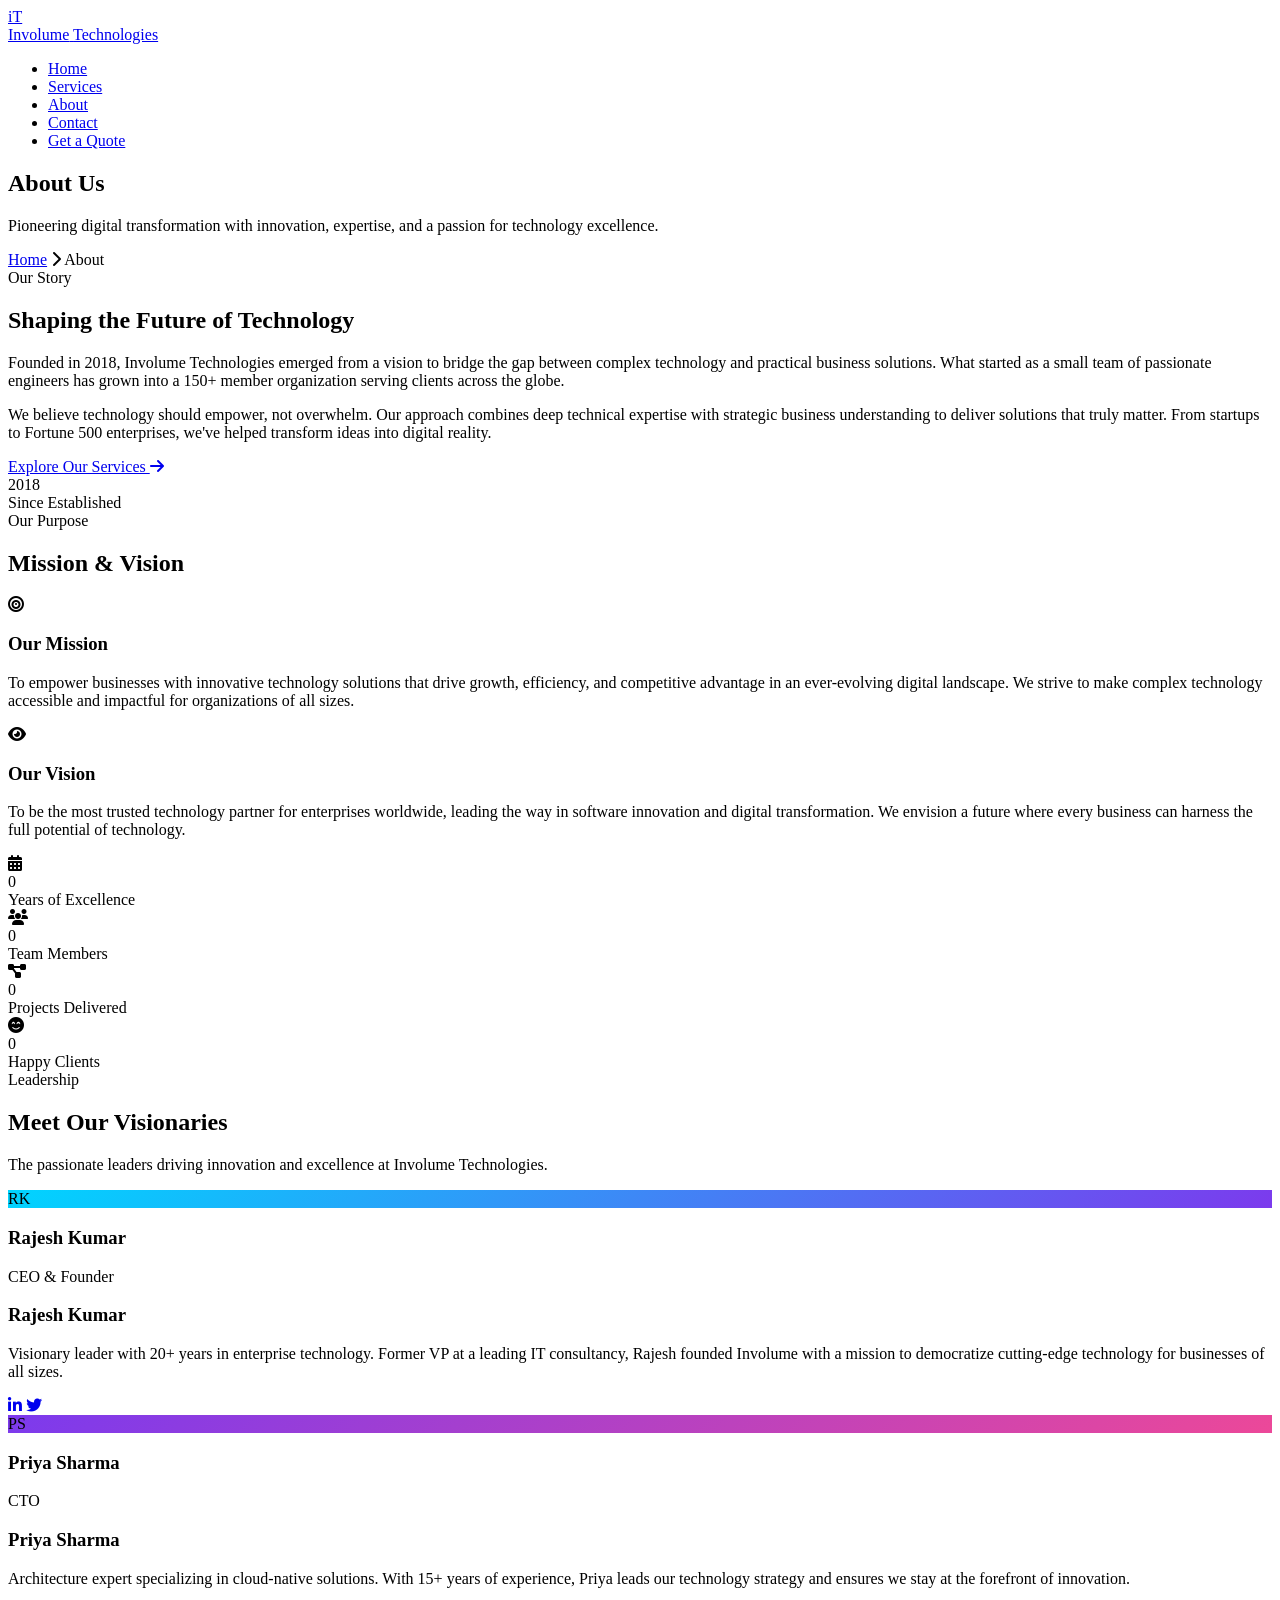
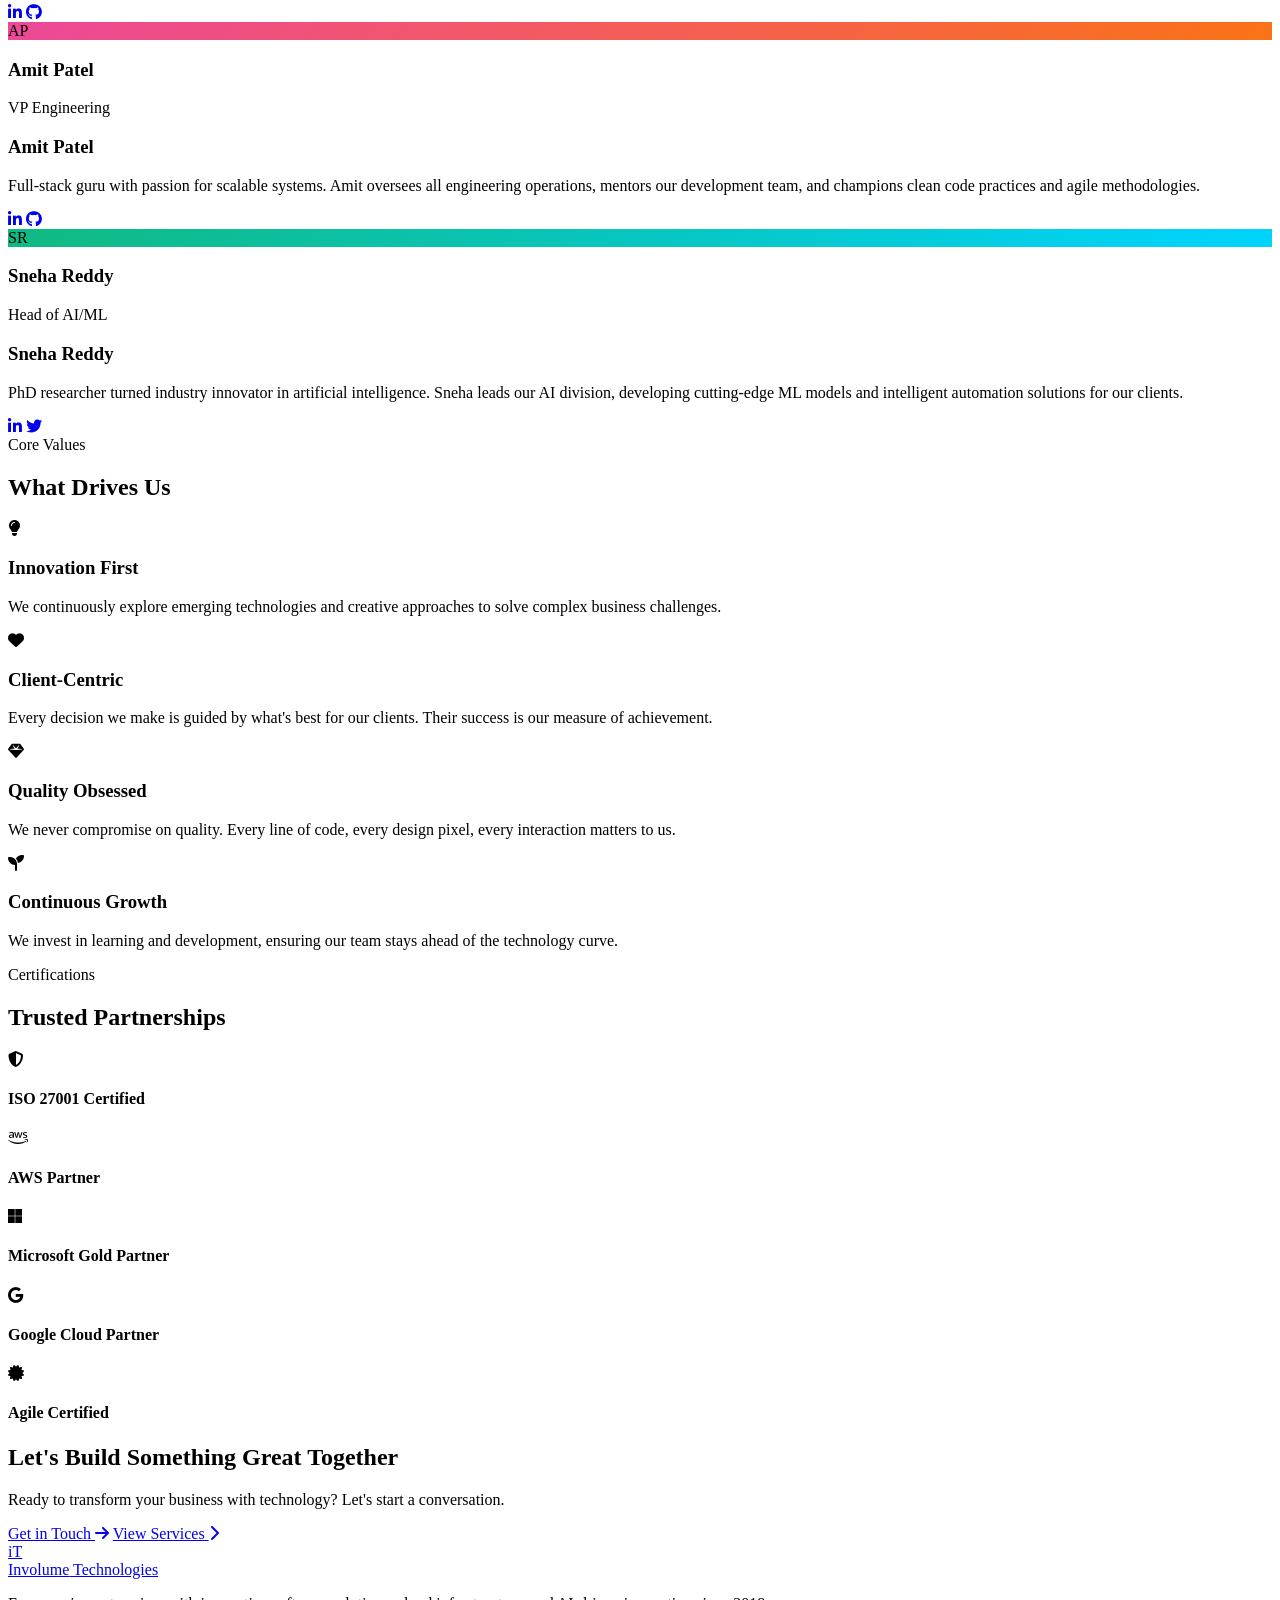
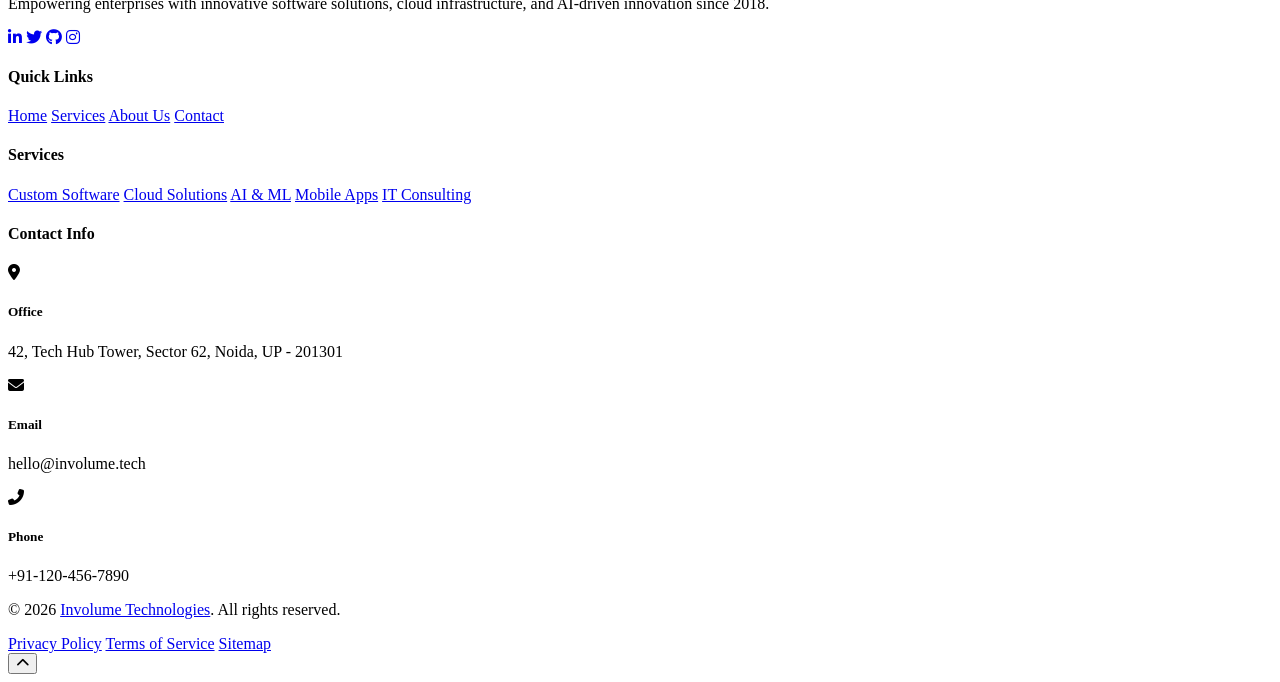
==== about.html @ d5cb5eed "Add files via upload" ====
<!DOCTYPE html>
<html lang="en">
<head>
    <meta charset="UTF-8">
    <meta name="viewport" content="width=device-width, initial-scale=1.0">
    <title>About Us | Involume Technologies</title>
    <meta name="description" content="Learn about Involume Technologies - our story, mission, values, and the passionate team behind innovative software solutions since 2018.">
    <link rel="stylesheet" href="css/base.css">
    <link rel="stylesheet" href="css/navbar.css">
    <link rel="stylesheet" href="css/footer.css">
    <link rel="stylesheet" href="css/about.css">
    <link rel="stylesheet" href="https://cdnjs.cloudflare.com/ajax/libs/font-awesome/6.5.1/css/all.min.css">
</head>
<body>

    <div class="scroll-progress" id="scroll-progress"></div>

    <!-- Navigation -->
    <nav class="navbar" id="navbar">
        <div class="container flex-between">
            <a href="index.html" class="logo">
                <div class="logo-icon">iT</div>
                <div class="logo-text">
                    <span class="logo-name">Involume</span>
                    <span class="logo-tagline">Technologies</span>
                </div>
            </a>
            <ul class="nav-menu" id="nav-menu">
                <li class="nav-item"><a href="index.html" class="nav-link">Home</a></li>
                <li class="nav-item"><a href="services.html" class="nav-link">Services</a></li>
                <li class="nav-item"><a href="about.html" class="nav-link active">About</a></li>
                <li class="nav-item"><a href="contact.html" class="nav-link">Contact</a></li>
                <li class="nav-cta"><a href="contact.html" class="btn btn-primary btn-sm">Get a Quote</a></li>
            </ul>
            <div class="nav-toggle" id="nav-toggle"><span></span><span></span><span></span></div>
        </div>
    </nav>

    <!-- Page Hero -->
    <section class="page-hero">
        <div class="page-hero-grid"></div>
        <div id="page-hero-particles"></div>
        <div class="hero-float hf-1"></div>
        <div class="hero-float hf-2"></div>
        <div class="hero-float hf-3"></div>
        <div class="page-hero-content">
            <h1>About <span class="text-gradient">Us</span></h1>
            <p class="page-hero-desc">Pioneering digital transformation with innovation, expertise, and a passion for technology excellence.</p>
            <div class="breadcrumb">
                <a href="index.html">Home</a>
                <span class="breadcrumb-separator"><i class="fas fa-chevron-right"></i></span>
                <span>About</span>
            </div>
        </div>
    </section>

    <!-- Company Story -->
    <section class="section story-section" id="story">
        <div class="container">
            <div class="story-grid">
                <div class="story-text animate-on-scroll">
                    <span class="section-subtitle">Our Story</span>
                    <h2 class="section-title">Shaping the Future of <span class="text-gradient">Technology</span></h2>
                    <p>Founded in 2018, Involume Technologies emerged from a vision to bridge the gap between complex technology and practical business solutions. What started as a small team of passionate engineers has grown into a 150+ member organization serving clients across the globe.</p>
                    <p>We believe technology should empower, not overwhelm. Our approach combines deep technical expertise with strategic business understanding to deliver solutions that truly matter. From startups to Fortune 500 enterprises, we've helped transform ideas into digital reality.</p>
                    <a href="services.html" class="btn btn-primary">
                        Explore Our Services <i class="fas fa-arrow-right btn-icon"></i>
                    </a>
                </div>
                <div class="story-visual animate-on-scroll animate-delay-3">
                    <div class="story-morph"></div>
                    <div class="story-morph-inner"></div>
                    <div class="story-visual-content">
                        <div class="story-year">2018</div>
                        <div class="story-since">Since Established</div>
                    </div>
                </div>
            </div>
        </div>
    </section>

    <!-- Mission & Vision -->
    <section class="section mv-section" id="mission-vision">
        <div class="container">
            <div class="text-center animate-on-scroll">
                <span class="section-subtitle">Our Purpose</span>
                <h2 class="section-title">Mission & <span class="text-gradient">Vision</span></h2>
            </div>

            <div class="mv-grid">
                <div class="mv-card mission tilt-card animate-on-scroll animate-delay-1">
                    <div class="mv-icon"><i class="fas fa-bullseye"></i></div>
                    <h3>Our Mission</h3>
                    <p>To empower businesses with innovative technology solutions that drive growth, efficiency, and competitive advantage in an ever-evolving digital landscape. We strive to make complex technology accessible and impactful for organizations of all sizes.</p>
                </div>
                <div class="mv-card vision tilt-card animate-on-scroll animate-delay-2">
                    <div class="mv-icon"><i class="fas fa-eye"></i></div>
                    <h3>Our Vision</h3>
                    <p>To be the most trusted technology partner for enterprises worldwide, leading the way in software innovation and digital transformation. We envision a future where every business can harness the full potential of technology.</p>
                </div>
            </div>
        </div>
    </section>

    <!-- Stats -->
    <section class="section stats-section" id="stats">
        <div class="container">
            <div class="stats-grid">
                <div class="stat-item animate-on-scroll animate-delay-1">
                    <div class="stat-icon"><i class="fas fa-calendar-alt"></i></div>
                    <div class="stat-value counter-value" data-target="8" data-suffix="+">0</div>
                    <div class="stat-label">Years of Excellence</div>
                </div>
                <div class="stat-item animate-on-scroll animate-delay-2">
                    <div class="stat-icon"><i class="fas fa-users"></i></div>
                    <div class="stat-value counter-value" data-target="150" data-suffix="+">0</div>
                    <div class="stat-label">Team Members</div>
                </div>
                <div class="stat-item animate-on-scroll animate-delay-3">
                    <div class="stat-icon"><i class="fas fa-project-diagram"></i></div>
                    <div class="stat-value counter-value" data-target="300" data-suffix="+">0</div>
                    <div class="stat-label">Projects Delivered</div>
                </div>
                <div class="stat-item animate-on-scroll animate-delay-4">
                    <div class="stat-icon"><i class="fas fa-smile-beam"></i></div>
                    <div class="stat-value counter-value" data-target="100" data-suffix="+">0</div>
                    <div class="stat-label">Happy Clients</div>
                </div>
            </div>
        </div>
    </section>

    <!-- Team -->
    <section class="section team-section" id="team">
        <div class="container">
            <div class="text-center animate-on-scroll">
                <span class="section-subtitle">Leadership</span>
                <h2 class="section-title">Meet Our <span class="text-gradient">Visionaries</span></h2>
                <p class="section-desc">The passionate leaders driving innovation and excellence at Involume Technologies.</p>
            </div>

            <div class="team-grid">
                <div class="team-card animate-on-scroll animate-delay-1">
                    <div class="team-card-inner">
                        <div class="team-card-front">
                            <div class="team-avatar" style="background:linear-gradient(135deg, #00d4ff, #7c3aed)">RK</div>
                            <h3>Rajesh Kumar</h3>
                            <p>CEO & Founder</p>
                        </div>
                        <div class="team-card-back">
                            <h3>Rajesh Kumar</h3>
                            <p class="team-bio">Visionary leader with 20+ years in enterprise technology. Former VP at a leading IT consultancy, Rajesh founded Involume with a mission to democratize cutting-edge technology for businesses of all sizes.</p>
                            <div class="team-social">
                                <a href="#"><i class="fab fa-linkedin-in"></i></a>
                                <a href="#"><i class="fab fa-twitter"></i></a>
                            </div>
                        </div>
                    </div>
                </div>

                <div class="team-card animate-on-scroll animate-delay-2">
                    <div class="team-card-inner">
                        <div class="team-card-front">
                            <div class="team-avatar" style="background:linear-gradient(135deg, #7c3aed, #ec4899)">PS</div>
                            <h3>Priya Sharma</h3>
                            <p>CTO</p>
                        </div>
                        <div class="team-card-back">
                            <h3>Priya Sharma</h3>
                            <p class="team-bio">Architecture expert specializing in cloud-native solutions. With 15+ years of experience, Priya leads our technology strategy and ensures we stay at the forefront of innovation.</p>
                            <div class="team-social">
                                <a href="#"><i class="fab fa-linkedin-in"></i></a>
                                <a href="#"><i class="fab fa-github"></i></a>
                            </div>
                        </div>
                    </div>
                </div>

                <div class="team-card animate-on-scroll animate-delay-3">
                    <div class="team-card-inner">
                        <div class="team-card-front">
                            <div class="team-avatar" style="background:linear-gradient(135deg, #ec4899, #f97316)">AP</div>
                            <h3>Amit Patel</h3>
                            <p>VP Engineering</p>
                        </div>
                        <div class="team-card-back">
                            <h3>Amit Patel</h3>
                            <p class="team-bio">Full-stack guru with passion for scalable systems. Amit oversees all engineering operations, mentors our development team, and champions clean code practices and agile methodologies.</p>
                            <div class="team-social">
                                <a href="#"><i class="fab fa-linkedin-in"></i></a>
                                <a href="#"><i class="fab fa-github"></i></a>
                            </div>
                        </div>
                    </div>
                </div>

                <div class="team-card animate-on-scroll animate-delay-4">
                    <div class="team-card-inner">
                        <div class="team-card-front">
                            <div class="team-avatar" style="background:linear-gradient(135deg, #10b981, #00d4ff)">SR</div>
                            <h3>Sneha Reddy</h3>
                            <p>Head of AI/ML</p>
                        </div>
                        <div class="team-card-back">
                            <h3>Sneha Reddy</h3>
                            <p class="team-bio">PhD researcher turned industry innovator in artificial intelligence. Sneha leads our AI division, developing cutting-edge ML models and intelligent automation solutions for our clients.</p>
                            <div class="team-social">
                                <a href="#"><i class="fab fa-linkedin-in"></i></a>
                                <a href="#"><i class="fab fa-twitter"></i></a>
                            </div>
                        </div>
                    </div>
                </div>
            </div>
        </div>
    </section>

    <!-- Core Values -->
    <section class="section values-section" id="values">
        <div class="container">
            <div class="text-center animate-on-scroll">
                <span class="section-subtitle">Core Values</span>
                <h2 class="section-title">What Drives <span class="text-gradient">Us</span></h2>
            </div>

            <div class="values-grid">
                <div class="value-card tilt-card animate-on-scroll animate-delay-1">
                    <div class="value-icon"><i class="fas fa-lightbulb"></i></div>
                    <h3>Innovation First</h3>
                    <p>We continuously explore emerging technologies and creative approaches to solve complex business challenges.</p>
                </div>
                <div class="value-card tilt-card animate-on-scroll animate-delay-2">
                    <div class="value-icon"><i class="fas fa-heart"></i></div>
                    <h3>Client-Centric</h3>
                    <p>Every decision we make is guided by what's best for our clients. Their success is our measure of achievement.</p>
                </div>
                <div class="value-card tilt-card animate-on-scroll animate-delay-3">
                    <div class="value-icon"><i class="fas fa-gem"></i></div>
                    <h3>Quality Obsessed</h3>
                    <p>We never compromise on quality. Every line of code, every design pixel, every interaction matters to us.</p>
                </div>
                <div class="value-card tilt-card animate-on-scroll animate-delay-4">
                    <div class="value-icon"><i class="fas fa-seedling"></i></div>
                    <h3>Continuous Growth</h3>
                    <p>We invest in learning and development, ensuring our team stays ahead of the technology curve.</p>
                </div>
            </div>
        </div>
    </section>

    <!-- Certifications -->
    <section class="section certs-section" id="certifications">
        <div class="container">
            <div class="text-center animate-on-scroll">
                <span class="section-subtitle">Certifications</span>
                <h2 class="section-title">Trusted <span class="text-gradient">Partnerships</span></h2>
            </div>

            <div class="certs-grid animate-on-scroll animate-delay-2">
                <div class="cert-badge">
                    <div class="cert-badge-icon"><i class="fas fa-shield-alt"></i></div>
                    <h4>ISO 27001 Certified</h4>
                </div>
                <div class="cert-badge">
                    <div class="cert-badge-icon"><i class="fab fa-aws"></i></div>
                    <h4>AWS Partner</h4>
                </div>
                <div class="cert-badge">
                    <div class="cert-badge-icon"><i class="fab fa-microsoft"></i></div>
                    <h4>Microsoft Gold Partner</h4>
                </div>
                <div class="cert-badge">
                    <div class="cert-badge-icon"><i class="fab fa-google"></i></div>
                    <h4>Google Cloud Partner</h4>
                </div>
                <div class="cert-badge">
                    <div class="cert-badge-icon"><i class="fas fa-certificate"></i></div>
                    <h4>Agile Certified</h4>
                </div>
            </div>
        </div>
    </section>

    <!-- CTA -->
    <section class="section about-cta">
        <div class="container">
            <div class="about-cta-content animate-on-scroll">
                <h2>Let's Build Something <span class="text-gradient">Great Together</span></h2>
                <p>Ready to transform your business with technology? Let's start a conversation.</p>
                <div class="about-cta-buttons">
                    <a href="contact.html" class="btn btn-primary btn-lg">Get in Touch <i class="fas fa-arrow-right btn-icon"></i></a>
                    <a href="services.html" class="btn btn-outline btn-lg">View Services <i class="fas fa-chevron-right btn-icon"></i></a>
                </div>
            </div>
        </div>
    </section>

    <!-- Footer -->
    <footer class="footer">
        <div class="footer-top">
            <div class="container">
                <div class="footer-grid">
                    <div class="footer-about">
                        <a href="index.html" class="logo">
                            <div class="logo-icon">iT</div>
                            <div class="logo-text">
                                <span class="logo-name">Involume</span>
                                <span class="logo-tagline">Technologies</span>
                            </div>
                        </a>
                        <p>Empowering enterprises with innovative software solutions, cloud infrastructure, and AI-driven innovation since 2018.</p>
                        <div class="footer-social">
                            <a href="#" class="footer-social-link"><i class="fab fa-linkedin-in"></i></a>
                            <a href="#" class="footer-social-link"><i class="fab fa-twitter"></i></a>
                            <a href="#" class="footer-social-link"><i class="fab fa-github"></i></a>
                            <a href="#" class="footer-social-link"><i class="fab fa-instagram"></i></a>
                        </div>
                    </div>
                    <div class="footer-col">
                        <h4>Quick Links</h4>
                        <div class="footer-links">
                            <a href="index.html" class="footer-link">Home</a>
                            <a href="services.html" class="footer-link">Services</a>
                            <a href="about.html" class="footer-link">About Us</a>
                            <a href="contact.html" class="footer-link">Contact</a>
                        </div>
                    </div>
                    <div class="footer-col">
                        <h4>Services</h4>
                        <div class="footer-links">
                            <a href="services.html" class="footer-link">Custom Software</a>
                            <a href="services.html" class="footer-link">Cloud Solutions</a>
                            <a href="services.html" class="footer-link">AI & ML</a>
                            <a href="services.html" class="footer-link">Mobile Apps</a>
                            <a href="services.html" class="footer-link">IT Consulting</a>
                        </div>
                    </div>
                    <div class="footer-col">
                        <h4>Contact Info</h4>
                        <div class="footer-contact">
                            <div class="footer-contact-item">
                                <div class="footer-contact-icon"><i class="fas fa-map-marker-alt"></i></div>
                                <div class="footer-contact-text"><h5>Office</h5><p>42, Tech Hub Tower, Sector 62, Noida, UP - 201301</p></div>
                            </div>
                            <div class="footer-contact-item">
                                <div class="footer-contact-icon"><i class="fas fa-envelope"></i></div>
                                <div class="footer-contact-text"><h5>Email</h5><p>hello@involume.tech</p></div>
                            </div>
                            <div class="footer-contact-item">
                                <div class="footer-contact-icon"><i class="fas fa-phone-alt"></i></div>
                                <div class="footer-contact-text"><h5>Phone</h5><p>+91-120-456-7890</p></div>
                            </div>
                        </div>
                    </div>
                </div>
            </div>
        </div>
        <div class="footer-bottom">
            <div class="container">
                <p class="footer-copyright">&copy; 2026 <a href="index.html">Involume Technologies</a>. All rights reserved.</p>
                <div class="footer-bottom-links">
                    <a href="#" class="footer-bottom-link">Privacy Policy</a>
                    <a href="#" class="footer-bottom-link">Terms of Service</a>
                    <a href="#" class="footer-bottom-link">Sitemap</a>
                </div>
            </div>
        </div>
    </footer>

    <button class="back-to-top" id="back-to-top"><i class="fas fa-chevron-up"></i></button>

    <script src="js/main.js"></script>
    <script>
        document.addEventListener('DOMContentLoaded', () => {
            initParticles('page-hero-particles', 40);
        });
    </script>
</body>
</html>
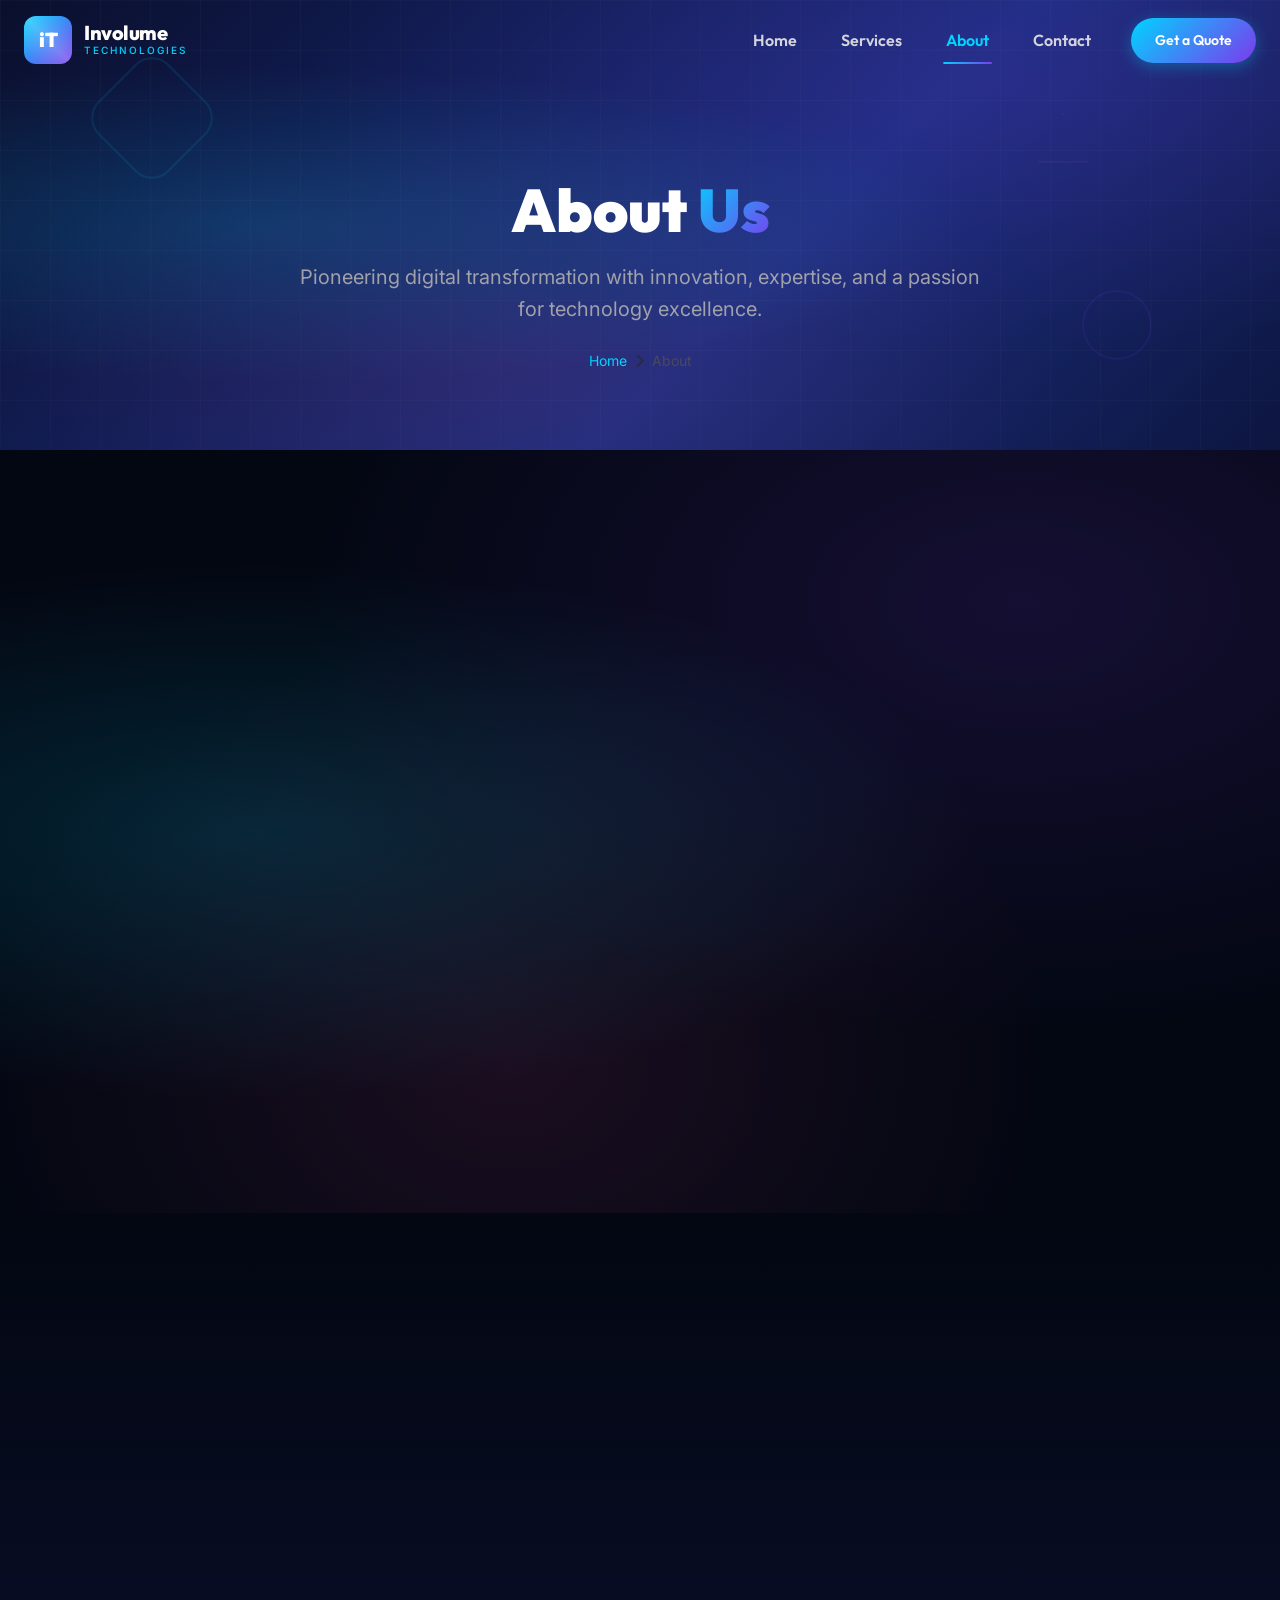
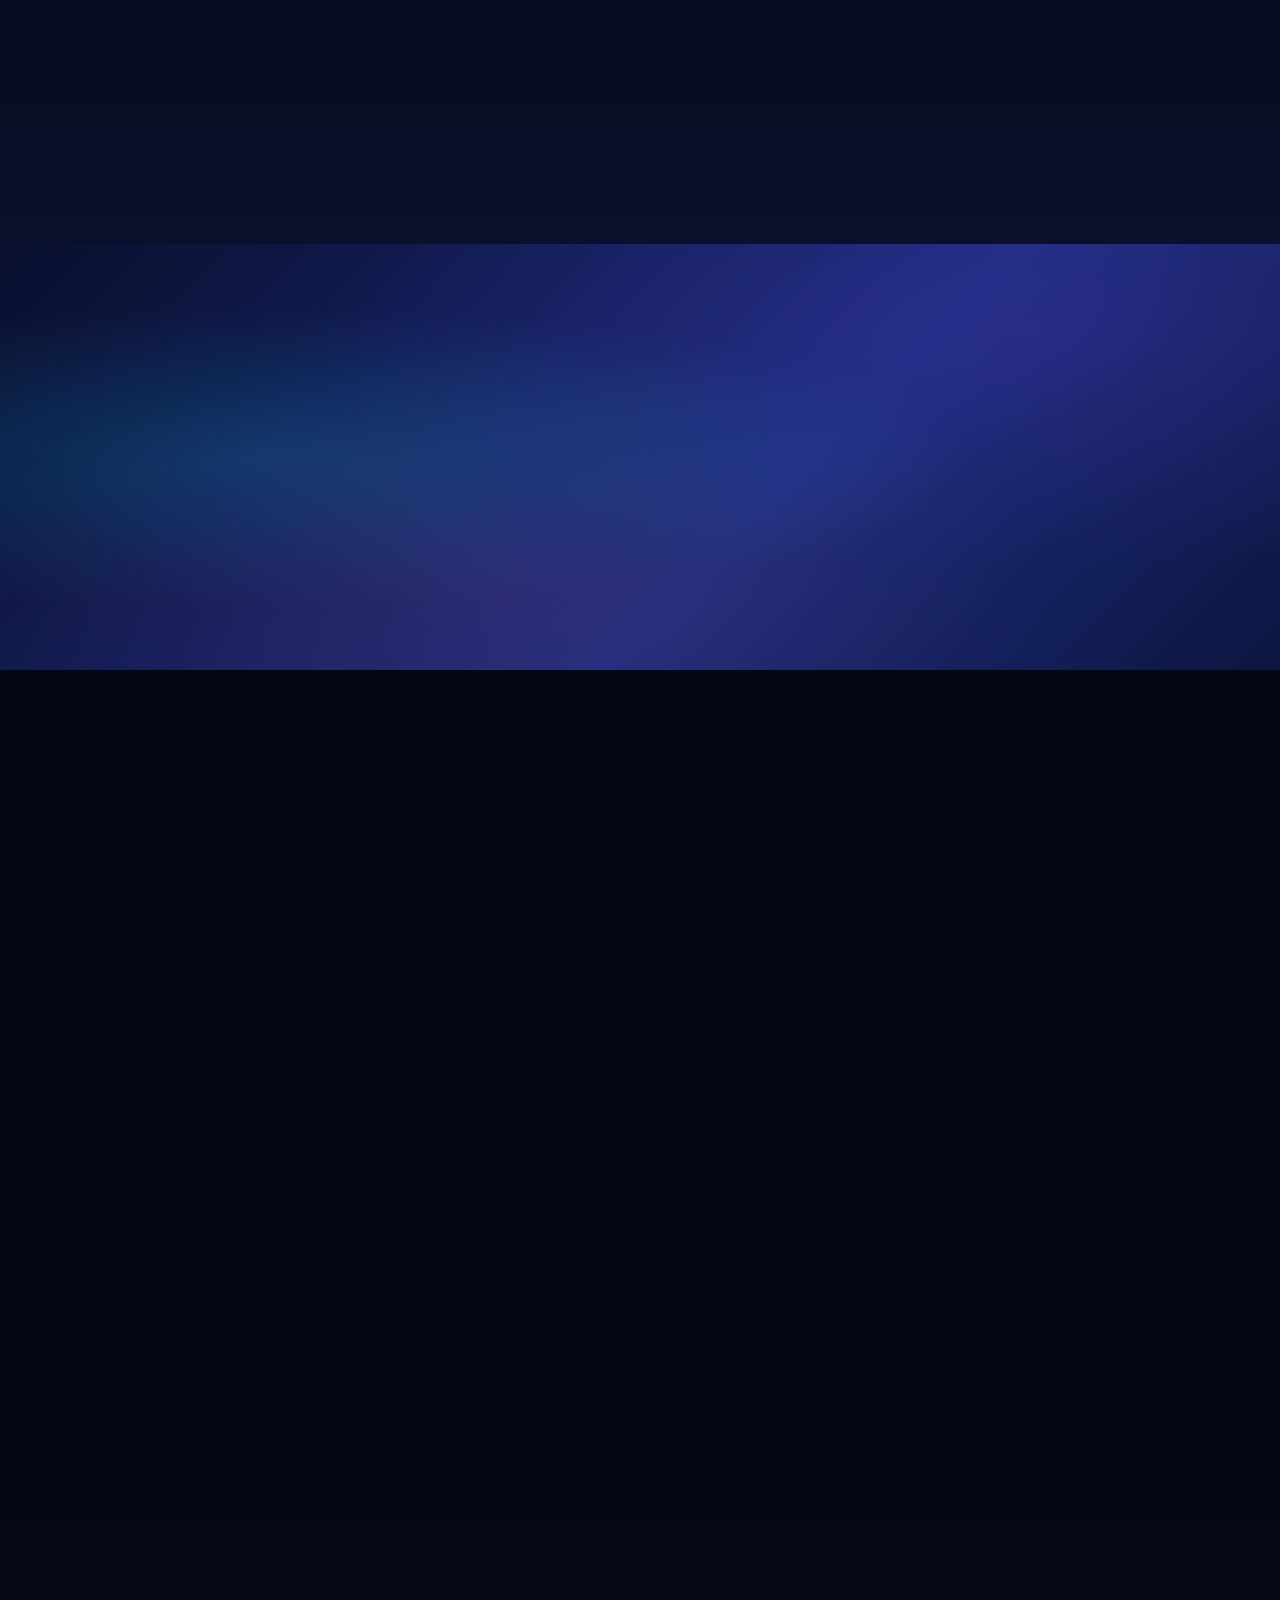
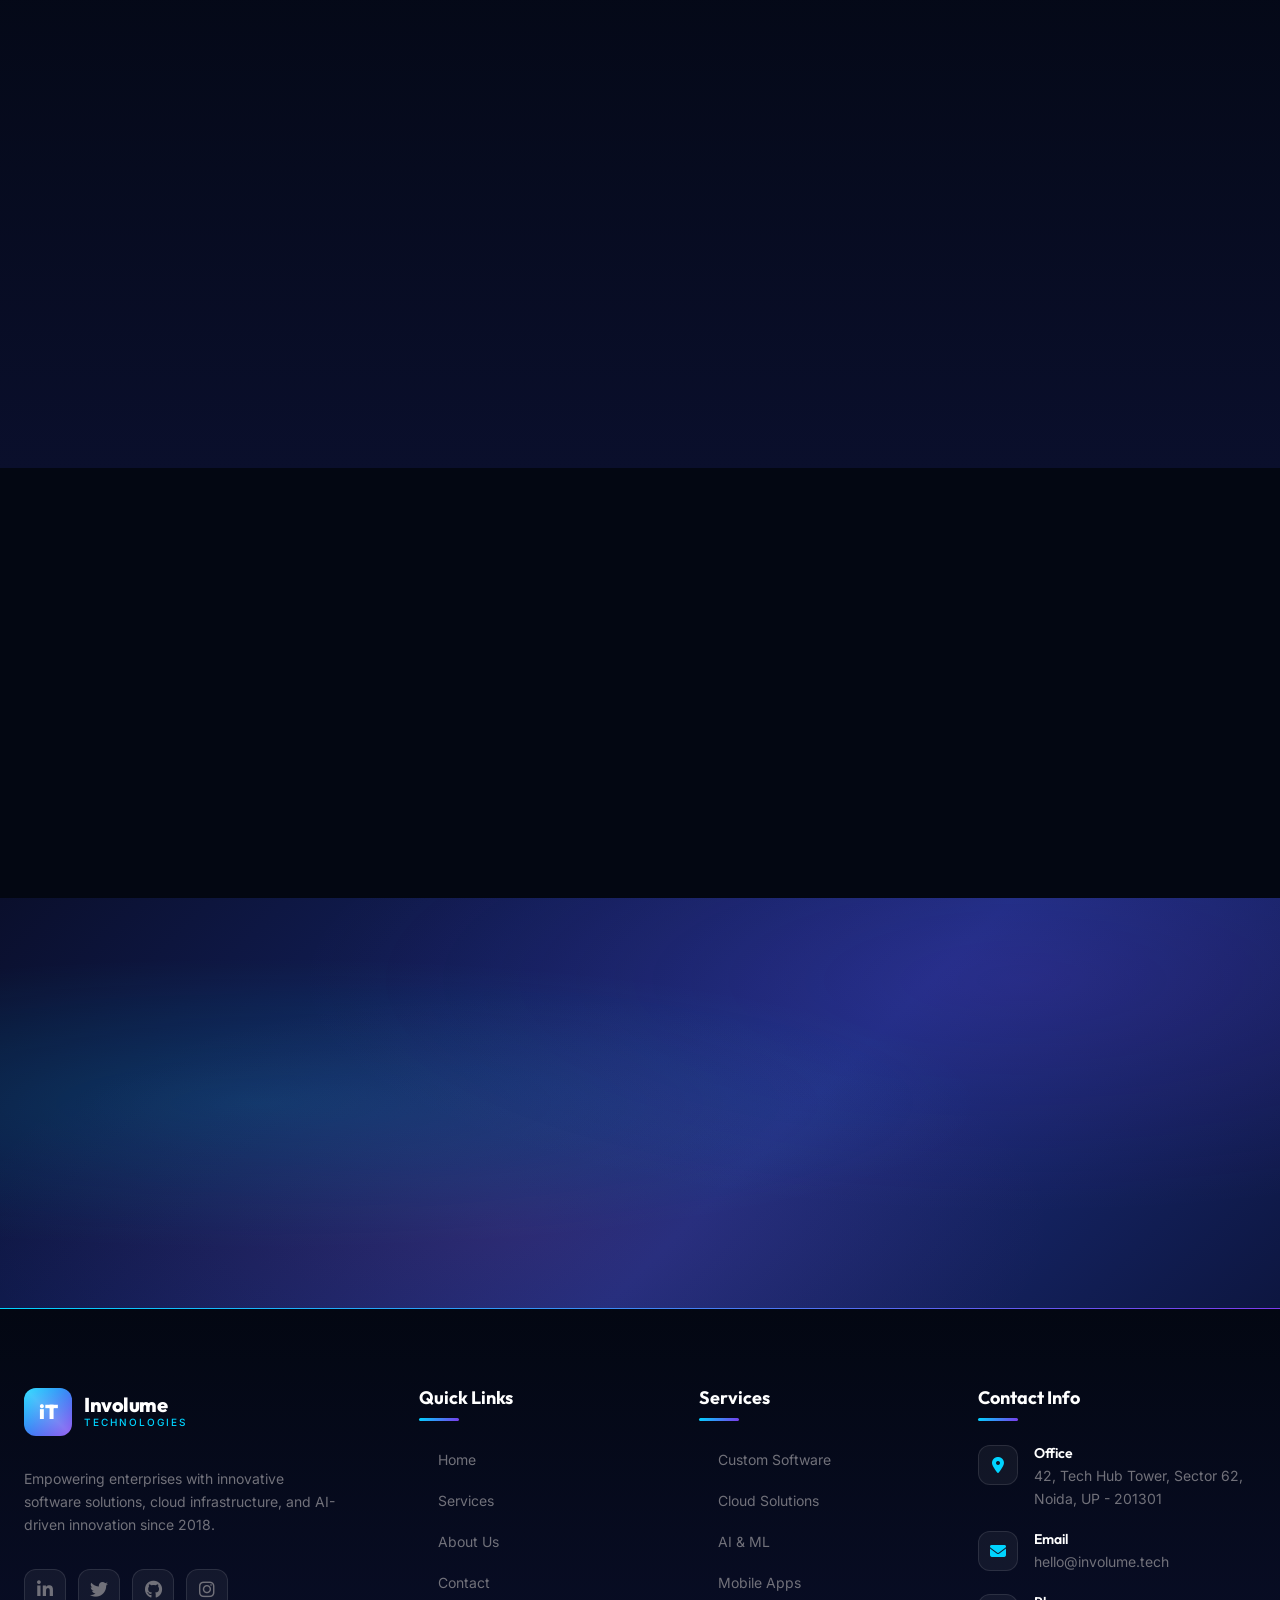
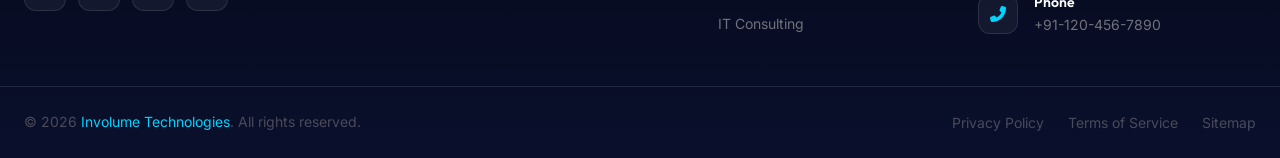
==== commit 112f2a0a: "Update about.html" ====
--- a/about.html
+++ b/about.html
@@ -5,10 +5,10 @@
     <meta name="viewport" content="width=device-width, initial-scale=1.0">
     <title>About Us | Involume Technologies</title>
     <meta name="description" content="Learn about Involume Technologies - our story, mission, values, and the passionate team behind innovative software solutions since 2018.">
-    <link rel="stylesheet" href="css/base.css">
-    <link rel="stylesheet" href="css/navbar.css">
-    <link rel="stylesheet" href="css/footer.css">
-    <link rel="stylesheet" href="css/about.css">
+    <link rel="stylesheet" href="base.css">
+    <link rel="stylesheet" href="navbar.css">
+    <link rel="stylesheet" href="footer.css">
+    <link rel="stylesheet" href="about.css">
     <link rel="stylesheet" href="https://cdnjs.cloudflare.com/ajax/libs/font-awesome/6.5.1/css/all.min.css">
 </head>
 <body>
--- a/base.css
+++ b/base.css
@@ -0,0 +1,438 @@
+/* ===== INVOLUME TECHNOLOGIES - BASE RESET & GLOBAL STYLES ===== */
+
+@import url('./variables.css');
+
+/* === Reset === */
+*, *::before, *::after {
+    margin: 0;
+    padding: 0;
+    box-sizing: border-box;
+}
+
+html {
+    scroll-behavior: smooth;
+    overflow-x: hidden;
+    font-size: 16px;
+}
+
+body {
+    font-family: var(--font-secondary);
+    background-color: var(--neutral-950);
+    color: var(--neutral-200);
+    line-height: var(--leading-normal);
+    overflow-x: hidden;
+    -webkit-font-smoothing: antialiased;
+    -moz-osx-font-smoothing: grayscale;
+}
+
+a {
+    text-decoration: none;
+    color: inherit;
+    transition: color var(--transition-fast);
+}
+
+ul, ol {
+    list-style: none;
+}
+
+img {
+    max-width: 100%;
+    height: auto;
+    display: block;
+}
+
+button {
+    cursor: pointer;
+    border: none;
+    background: none;
+    font-family: inherit;
+    outline: none;
+}
+
+input, textarea, select {
+    font-family: inherit;
+    outline: none;
+    border: none;
+}
+
+h1, h2, h3, h4, h5, h6 {
+    font-family: var(--font-primary);
+    font-weight: 700;
+    line-height: var(--leading-tight);
+    color: var(--white);
+}
+
+h1 { font-size: var(--text-6xl); }
+h2 { font-size: var(--text-4xl); }
+h3 { font-size: var(--text-2xl); }
+h4 { font-size: var(--text-xl); }
+h5 { font-size: var(--text-lg); }
+h6 { font-size: var(--text-base); }
+
+p {
+    color: var(--neutral-300);
+    line-height: var(--leading-relaxed);
+}
+
+/* === Layout === */
+.container {
+    width: 100%;
+    max-width: var(--container-xl);
+    margin: 0 auto;
+    padding: 0 var(--space-6);
+}
+
+.section {
+    padding: var(--space-24) 0;
+    position: relative;
+}
+
+.section-sm {
+    padding: var(--space-16) 0;
+}
+
+/* === Grid System === */
+.grid {
+    display: grid;
+    gap: var(--space-8);
+}
+
+.grid-2 { grid-template-columns: repeat(2, 1fr); }
+.grid-3 { grid-template-columns: repeat(3, 1fr); }
+.grid-4 { grid-template-columns: repeat(4, 1fr); }
+
+/* === Flex Utilities === */
+.flex { display: flex; }
+.flex-col { flex-direction: column; }
+.flex-center { display: flex; align-items: center; justify-content: center; }
+.flex-between { display: flex; align-items: center; justify-content: space-between; }
+.flex-wrap { flex-wrap: wrap; }
+.gap-4 { gap: var(--space-4); }
+.gap-6 { gap: var(--space-6); }
+.gap-8 { gap: var(--space-8); }
+
+/* === Text Utilities === */
+.text-center { text-align: center; }
+.text-gradient {
+    background: var(--gradient-text);
+    -webkit-background-clip: text;
+    -webkit-text-fill-color: transparent;
+    background-clip: text;
+}
+
+.section-subtitle {
+    font-family: var(--font-accent);
+    font-size: var(--text-sm);
+    font-weight: 600;
+    text-transform: uppercase;
+    letter-spacing: 3px;
+    background: var(--gradient-accent);
+    -webkit-background-clip: text;
+    -webkit-text-fill-color: transparent;
+    background-clip: text;
+    display: inline-block;
+    margin-bottom: var(--space-4);
+}
+
+.section-title {
+    font-size: var(--text-5xl);
+    font-weight: 800;
+    margin-bottom: var(--space-6);
+    line-height: var(--leading-tight);
+}
+
+.section-desc {
+    font-size: var(--text-lg);
+    color: var(--neutral-400);
+    max-width: 600px;
+    margin: 0 auto var(--space-12);
+}
+
+/* === Buttons === */
+.btn {
+    display: inline-flex;
+    align-items: center;
+    justify-content: center;
+    gap: var(--space-2);
+    padding: var(--space-4) var(--space-8);
+    font-family: var(--font-primary);
+    font-size: var(--text-base);
+    font-weight: 600;
+    border-radius: var(--radius-full);
+    transition: all var(--transition-base);
+    position: relative;
+    overflow: hidden;
+    z-index: 1;
+    cursor: pointer;
+}
+
+.btn-primary {
+    background: var(--gradient-button);
+    color: var(--white);
+    box-shadow: 0 4px 15px rgba(0, 212, 255, 0.3);
+}
+
+.btn-primary:hover {
+    transform: translateY(-3px);
+    box-shadow: 0 8px 25px rgba(0, 212, 255, 0.4);
+}
+
+.btn-primary::before {
+    content: '';
+    position: absolute;
+    inset: 0;
+    background: var(--gradient-button-hover);
+    opacity: 0;
+    transition: opacity var(--transition-base);
+    z-index: -1;
+    border-radius: inherit;
+}
+
+.btn-primary:hover::before {
+    opacity: 1;
+}
+
+.btn-outline {
+    background: transparent;
+    color: var(--white);
+    border: 2px solid var(--glass-border);
+    backdrop-filter: var(--glass-blur);
+}
+
+.btn-outline:hover {
+    border-color: var(--accent-cyan);
+    color: var(--accent-cyan);
+    transform: translateY(-3px);
+    box-shadow: var(--shadow-glow-cyan);
+}
+
+.btn-lg {
+    padding: var(--space-5) var(--space-10);
+    font-size: var(--text-lg);
+}
+
+.btn-sm {
+    padding: var(--space-2) var(--space-6);
+    font-size: var(--text-sm);
+}
+
+.btn-icon {
+    transition: transform var(--transition-base);
+}
+
+.btn:hover .btn-icon {
+    transform: translateX(4px);
+}
+
+/* === Glass Card === */
+.glass-card {
+    background: var(--glass-bg);
+    backdrop-filter: var(--glass-blur);
+    -webkit-backdrop-filter: var(--glass-blur);
+    border: 1px solid var(--glass-border);
+    border-radius: var(--radius-2xl);
+    padding: var(--space-8);
+    transition: all var(--transition-base);
+    position: relative;
+    overflow: hidden;
+}
+
+.glass-card:hover {
+    background: var(--glass-bg-hover);
+    border-color: var(--glass-border-hover);
+    transform: translateY(-8px);
+    box-shadow: var(--glass-shadow);
+}
+
+.glass-card::before {
+    content: '';
+    position: absolute;
+    top: 0;
+    left: -100%;
+    width: 100%;
+    height: 100%;
+    background: linear-gradient(90deg, transparent, rgba(255,255,255,0.05), transparent);
+    transition: left 0.6s;
+}
+
+.glass-card:hover::before {
+    left: 100%;
+}
+
+/* === 3D Card === */
+.card-3d {
+    perspective: 1000px;
+}
+
+.card-3d-inner {
+    transition: transform var(--transition-slow);
+    transform-style: preserve-3d;
+}
+
+.card-3d:hover .card-3d-inner {
+    transform: rotateY(5deg) rotateX(5deg);
+}
+
+/* === Glow Effects === */
+.glow-cyan {
+    box-shadow: var(--shadow-glow-cyan);
+}
+
+.glow-purple {
+    box-shadow: var(--shadow-glow-purple);
+}
+
+.glow-border {
+    position: relative;
+}
+
+.glow-border::after {
+    content: '';
+    position: absolute;
+    inset: -2px;
+    background: var(--gradient-glow);
+    border-radius: inherit;
+    z-index: -1;
+    opacity: 0;
+    transition: opacity var(--transition-base);
+}
+
+.glow-border:hover::after {
+    opacity: 1;
+}
+
+/* === Floating Animation === */
+@keyframes float {
+    0%, 100% { transform: translateY(0px); }
+    50% { transform: translateY(-20px); }
+}
+
+@keyframes float-slow {
+    0%, 100% { transform: translateY(0px); }
+    50% { transform: translateY(-10px); }
+}
+
+@keyframes float-rotate {
+    0%, 100% { transform: translateY(0px) rotate(0deg); }
+    50% { transform: translateY(-15px) rotate(5deg); }
+}
+
+@keyframes pulse-glow {
+    0%, 100% { box-shadow: 0 0 20px rgba(0, 212, 255, 0.2); }
+    50% { box-shadow: 0 0 40px rgba(0, 212, 255, 0.4); }
+}
+
+@keyframes gradient-shift {
+    0% { background-position: 0% 50%; }
+    50% { background-position: 100% 50%; }
+    100% { background-position: 0% 50%; }
+}
+
+@keyframes spin-slow {
+    from { transform: rotate(0deg); }
+    to { transform: rotate(360deg); }
+}
+
+@keyframes fade-in-up {
+    from { opacity: 0; transform: translateY(40px); }
+    to { opacity: 1; transform: translateY(0); }
+}
+
+@keyframes fade-in-left {
+    from { opacity: 0; transform: translateX(-40px); }
+    to { opacity: 1; transform: translateX(0); }
+}
+
+@keyframes fade-in-right {
+    from { opacity: 0; transform: translateX(40px); }
+    to { opacity: 1; transform: translateX(0); }
+}
+
+@keyframes scale-in {
+    from { opacity: 0; transform: scale(0.9); }
+    to { opacity: 1; transform: scale(1); }
+}
+
+@keyframes typewriter {
+    from { width: 0; }
+    to { width: 100%; }
+}
+
+@keyframes blink-caret {
+    0%, 100% { border-color: var(--accent-cyan); }
+    50% { border-color: transparent; }
+}
+
+@keyframes particle-float {
+    0% { transform: translateY(0) translateX(0) rotate(0deg); opacity: 0; }
+    10% { opacity: 1; }
+    90% { opacity: 1; }
+    100% { transform: translateY(-100vh) translateX(50px) rotate(720deg); opacity: 0; }
+}
+
+@keyframes morph {
+    0%, 100% { border-radius: 60% 40% 30% 70% / 60% 30% 70% 40%; }
+    50% { border-radius: 30% 60% 70% 40% / 50% 60% 30% 60%; }
+}
+
+/* === Animate on Scroll === */
+.animate-on-scroll {
+    opacity: 0;
+    transform: translateY(40px);
+    transition: all 0.8s cubic-bezier(0.4, 0, 0.2, 1);
+}
+
+.animate-on-scroll.animate-visible {
+    opacity: 1;
+    transform: translateY(0);
+}
+
+.animate-delay-1 { transition-delay: 0.1s; }
+.animate-delay-2 { transition-delay: 0.2s; }
+.animate-delay-3 { transition-delay: 0.3s; }
+.animate-delay-4 { transition-delay: 0.4s; }
+.animate-delay-5 { transition-delay: 0.5s; }
+.animate-delay-6 { transition-delay: 0.6s; }
+
+/* === Background Effects === */
+.bg-mesh {
+    background: var(--gradient-mesh), var(--neutral-950);
+}
+
+.bg-dots {
+    background-image: radial-gradient(circle, var(--neutral-700) 1px, transparent 1px);
+    background-size: 30px 30px;
+}
+
+.bg-grid {
+    background-image: linear-gradient(var(--neutral-800) 1px, transparent 1px),
+                      linear-gradient(90deg, var(--neutral-800) 1px, transparent 1px);
+    background-size: 50px 50px;
+}
+
+/* === Responsive === */
+@media (max-width: 1024px) {
+    .grid-4 { grid-template-columns: repeat(2, 1fr); }
+    .grid-3 { grid-template-columns: repeat(2, 1fr); }
+    h1 { font-size: var(--text-5xl); }
+    h2 { font-size: var(--text-3xl); }
+    .section-title { font-size: var(--text-4xl); }
+    .section { padding: var(--space-16) 0; }
+}
+
+@media (max-width: 768px) {
+    .grid-4 { grid-template-columns: 1fr; }
+    .grid-3 { grid-template-columns: 1fr; }
+    .grid-2 { grid-template-columns: 1fr; }
+    h1 { font-size: var(--text-4xl); }
+    h2 { font-size: var(--text-2xl); }
+    .section-title { font-size: var(--text-3xl); }
+    .container { padding: 0 var(--space-4); }
+    .section { padding: var(--space-12) 0; }
+    .btn-lg { padding: var(--space-4) var(--space-8); font-size: var(--text-base); }
+}
+
+@media (max-width: 480px) {
+    h1 { font-size: var(--text-3xl); }
+    .section-title { font-size: var(--text-2xl); }
+}
--- a/navbar.css
+++ b/navbar.css
@@ -0,0 +1,315 @@
+/* ===== INVOLUME TECHNOLOGIES - NAVIGATION ===== */
+
+/* === Top Bar === */
+.top-bar {
+    background: rgba(10, 15, 44, 0.9);
+    backdrop-filter: blur(10px);
+    border-bottom: 1px solid var(--glass-border);
+    padding: var(--space-2) 0;
+    font-size: var(--text-sm);
+    color: var(--neutral-400);
+    position: relative;
+    z-index: var(--z-fixed);
+}
+
+.top-bar .container {
+    display: flex;
+    justify-content: space-between;
+    align-items: center;
+}
+
+.top-bar-left {
+    display: flex;
+    align-items: center;
+    gap: var(--space-6);
+}
+
+.top-bar-item {
+    display: flex;
+    align-items: center;
+    gap: var(--space-2);
+    transition: color var(--transition-fast);
+}
+
+.top-bar-item:hover {
+    color: var(--accent-cyan);
+}
+
+.top-bar-item i {
+    color: var(--accent-cyan);
+    font-size: var(--text-xs);
+}
+
+.top-bar-right {
+    display: flex;
+    align-items: center;
+    gap: var(--space-4);
+}
+
+.social-links {
+    display: flex;
+    gap: var(--space-3);
+}
+
+.social-link {
+    width: 30px;
+    height: 30px;
+    display: flex;
+    align-items: center;
+    justify-content: center;
+    border-radius: var(--radius-full);
+    background: var(--glass-bg);
+    border: 1px solid var(--glass-border);
+    color: var(--neutral-400);
+    font-size: var(--text-xs);
+    transition: all var(--transition-base);
+}
+
+.social-link:hover {
+    background: var(--accent-cyan);
+    color: var(--white);
+    transform: translateY(-2px);
+    box-shadow: var(--shadow-glow-cyan);
+}
+
+/* === Main Navigation === */
+.navbar {
+    position: fixed;
+    top: 0;
+    left: 0;
+    right: 0;
+    z-index: var(--z-fixed);
+    padding: var(--space-4) 0;
+    transition: all var(--transition-base);
+    background: transparent;
+}
+
+.navbar.scrolled {
+    background: rgba(10, 15, 44, 0.95);
+    backdrop-filter: blur(20px);
+    -webkit-backdrop-filter: blur(20px);
+    padding: var(--space-2) 0;
+    box-shadow: 0 4px 30px rgba(0, 0, 0, 0.3);
+    border-bottom: 1px solid var(--glass-border);
+}
+
+.navbar .container {
+    display: flex;
+    justify-content: space-between;
+    align-items: center;
+}
+
+/* Logo */
+.logo {
+    display: flex;
+    align-items: center;
+    gap: var(--space-3);
+    text-decoration: none;
+    z-index: var(--z-fixed);
+}
+
+.logo-icon {
+    width: 48px;
+    height: 48px;
+    background: var(--gradient-accent);
+    border-radius: var(--radius-lg);
+    display: flex;
+    align-items: center;
+    justify-content: center;
+    font-family: var(--font-primary);
+    font-weight: 900;
+    font-size: var(--text-xl);
+    color: var(--white);
+    position: relative;
+    overflow: hidden;
+    transform-style: preserve-3d;
+    transition: transform var(--transition-base);
+}
+
+.logo:hover .logo-icon {
+    transform: rotateY(15deg) rotateX(10deg);
+}
+
+.logo-icon::after {
+    content: '';
+    position: absolute;
+    top: -50%;
+    left: -50%;
+    width: 200%;
+    height: 200%;
+    background: linear-gradient(45deg, transparent 30%, rgba(255,255,255,0.2) 50%, transparent 70%);
+    animation: spin-slow 3s linear infinite;
+}
+
+.logo-text {
+    display: flex;
+    flex-direction: column;
+}
+
+.logo-name {
+    font-family: var(--font-primary);
+    font-size: var(--text-xl);
+    font-weight: 800;
+    color: var(--white);
+    line-height: 1;
+    letter-spacing: -0.5px;
+}
+
+.logo-tagline {
+    font-size: 10px;
+    color: var(--accent-cyan);
+    text-transform: uppercase;
+    letter-spacing: 2px;
+    font-weight: 500;
+}
+
+/* Nav Menu */
+.nav-menu {
+    display: flex;
+    align-items: center;
+    gap: var(--space-1);
+}
+
+.nav-item {
+    position: relative;
+}
+
+.nav-link {
+    display: flex;
+    align-items: center;
+    gap: var(--space-2);
+    padding: var(--space-3) var(--space-5);
+    font-family: var(--font-primary);
+    font-size: var(--text-base);
+    font-weight: 600;
+    color: var(--neutral-200);
+    border-radius: var(--radius-lg);
+    transition: all var(--transition-base);
+    position: relative;
+}
+
+.nav-link::after {
+    content: '';
+    position: absolute;
+    bottom: 0;
+    left: 50%;
+    transform: translateX(-50%);
+    width: 0;
+    height: 2px;
+    background: var(--gradient-accent);
+    border-radius: var(--radius-full);
+    transition: width var(--transition-base);
+}
+
+.nav-link:hover::after,
+.nav-link.active::after {
+    width: 60%;
+}
+
+.nav-link:hover,
+.nav-link.active {
+    color: var(--white);
+}
+
+.nav-link.active {
+    color: var(--accent-cyan);
+}
+
+/* Nav CTA Button */
+.nav-cta {
+    margin-left: var(--space-4);
+}
+
+.nav-cta .btn {
+    padding: var(--space-3) var(--space-6);
+    font-size: var(--text-sm);
+}
+
+/* Mobile Menu Toggle */
+.nav-toggle {
+    display: none;
+    flex-direction: column;
+    gap: 6px;
+    width: 30px;
+    cursor: pointer;
+    z-index: var(--z-fixed);
+    padding: var(--space-2);
+}
+
+.nav-toggle span {
+    display: block;
+    width: 100%;
+    height: 2px;
+    background: var(--white);
+    border-radius: var(--radius-full);
+    transition: all var(--transition-base);
+    transform-origin: left;
+}
+
+.nav-toggle.active span:nth-child(1) {
+    transform: rotate(45deg);
+}
+
+.nav-toggle.active span:nth-child(2) {
+    opacity: 0;
+    transform: translateX(-10px);
+}
+
+.nav-toggle.active span:nth-child(3) {
+    transform: rotate(-45deg);
+}
+
+/* === Responsive Nav === */
+@media (max-width: 1024px) {
+    .top-bar { display: none; }
+
+    .nav-toggle {
+        display: flex;
+    }
+
+    .nav-menu {
+        position: fixed;
+        top: 0;
+        right: -100%;
+        width: 320px;
+        height: 100vh;
+        background: rgba(10, 15, 44, 0.98);
+        backdrop-filter: blur(30px);
+        flex-direction: column;
+        justify-content: center;
+        gap: var(--space-2);
+        padding: var(--space-8);
+        transition: right var(--transition-slow);
+        border-left: 1px solid var(--glass-border);
+    }
+
+    .nav-menu.open {
+        right: 0;
+    }
+
+    .nav-link {
+        font-size: var(--text-lg);
+        padding: var(--space-4) var(--space-6);
+        width: 100%;
+        justify-content: flex-start;
+    }
+
+    .nav-cta {
+        margin-left: 0;
+        margin-top: var(--space-4);
+        width: 100%;
+    }
+
+    .nav-cta .btn {
+        width: 100%;
+        justify-content: center;
+    }
+}
+
+@media (max-width: 768px) {
+    .top-bar-left {
+        flex-direction: column;
+        align-items: flex-start;
+        gap: var(--space-1);
+    }
+}
--- a/footer.css
+++ b/footer.css
@@ -0,0 +1,380 @@
+/* ===== INVOLUME TECHNOLOGIES - FOOTER ===== */
+
+.footer {
+    background: linear-gradient(180deg, var(--neutral-950) 0%, var(--primary-900) 100%);
+    position: relative;
+    overflow: hidden;
+}
+
+.footer::before {
+    content: '';
+    position: absolute;
+    top: 0;
+    left: 0;
+    right: 0;
+    height: 1px;
+    background: var(--gradient-accent);
+}
+
+.footer-particles {
+    position: absolute;
+    inset: 0;
+    overflow: hidden;
+    pointer-events: none;
+}
+
+.footer-particle {
+    position: absolute;
+    width: 3px;
+    height: 3px;
+    background: var(--accent-cyan);
+    border-radius: 50%;
+    opacity: 0.3;
+    animation: particle-float 15s linear infinite;
+}
+
+/* Footer Top */
+.footer-top {
+    padding: var(--space-20) 0 var(--space-12);
+}
+
+.footer-grid {
+    display: grid;
+    grid-template-columns: 1.5fr 1fr 1fr 1.2fr;
+    gap: var(--space-12);
+}
+
+/* Footer About */
+.footer-about {
+    display: flex;
+    flex-direction: column;
+    gap: var(--space-6);
+}
+
+.footer-about .logo {
+    margin-bottom: var(--space-2);
+}
+
+.footer-about p {
+    color: var(--neutral-400);
+    font-size: var(--text-sm);
+    line-height: var(--leading-relaxed);
+    max-width: 320px;
+}
+
+.footer-social {
+    display: flex;
+    gap: var(--space-3);
+    margin-top: var(--space-2);
+}
+
+.footer-social-link {
+    width: 42px;
+    height: 42px;
+    display: flex;
+    align-items: center;
+    justify-content: center;
+    border-radius: var(--radius-lg);
+    background: var(--glass-bg);
+    border: 1px solid var(--glass-border);
+    color: var(--neutral-400);
+    font-size: var(--text-lg);
+    transition: all var(--transition-base);
+    position: relative;
+    overflow: hidden;
+}
+
+.footer-social-link::before {
+    content: '';
+    position: absolute;
+    inset: 0;
+    background: var(--gradient-accent);
+    opacity: 0;
+    transition: opacity var(--transition-base);
+}
+
+.footer-social-link:hover {
+    color: var(--white);
+    transform: translateY(-4px);
+    box-shadow: var(--shadow-glow-cyan);
+    border-color: transparent;
+}
+
+.footer-social-link:hover::before {
+    opacity: 1;
+}
+
+.footer-social-link i {
+    position: relative;
+    z-index: 1;
+}
+
+/* Footer Columns */
+.footer-col h4 {
+    font-family: var(--font-primary);
+    font-size: var(--text-lg);
+    font-weight: 700;
+    color: var(--white);
+    margin-bottom: var(--space-6);
+    position: relative;
+    padding-bottom: var(--space-3);
+}
+
+.footer-col h4::after {
+    content: '';
+    position: absolute;
+    bottom: 0;
+    left: 0;
+    width: 40px;
+    height: 3px;
+    background: var(--gradient-accent);
+    border-radius: var(--radius-full);
+}
+
+.footer-links {
+    display: flex;
+    flex-direction: column;
+    gap: var(--space-3);
+}
+
+.footer-link {
+    color: var(--neutral-400);
+    font-size: var(--text-sm);
+    display: flex;
+    align-items: center;
+    gap: var(--space-2);
+    transition: all var(--transition-base);
+    padding: var(--space-1) 0;
+}
+
+.footer-link::before {
+    content: '→';
+    color: var(--accent-cyan);
+    opacity: 0;
+    transform: translateX(-10px);
+    transition: all var(--transition-base);
+    font-size: var(--text-xs);
+}
+
+.footer-link:hover {
+    color: var(--accent-cyan);
+    transform: translateX(8px);
+}
+
+.footer-link:hover::before {
+    opacity: 1;
+    transform: translateX(0);
+}
+
+/* Footer Contact Info */
+.footer-contact {
+    display: flex;
+    flex-direction: column;
+    gap: var(--space-5);
+}
+
+.footer-contact-item {
+    display: flex;
+    gap: var(--space-4);
+    align-items: flex-start;
+}
+
+.footer-contact-icon {
+    width: 40px;
+    height: 40px;
+    min-width: 40px;
+    display: flex;
+    align-items: center;
+    justify-content: center;
+    background: var(--glass-bg);
+    border: 1px solid var(--glass-border);
+    border-radius: var(--radius-lg);
+    color: var(--accent-cyan);
+    font-size: var(--text-base);
+    transition: all var(--transition-base);
+}
+
+.footer-contact-item:hover .footer-contact-icon {
+    background: var(--accent-cyan);
+    color: var(--white);
+    transform: rotateY(180deg);
+}
+
+.footer-contact-text h5 {
+    font-size: var(--text-sm);
+    font-weight: 600;
+    color: var(--white);
+    margin-bottom: var(--space-1);
+}
+
+.footer-contact-text p {
+    font-size: var(--text-sm);
+    color: var(--neutral-400);
+    line-height: var(--leading-relaxed);
+}
+
+/* Newsletter */
+.footer-newsletter {
+    margin-top: var(--space-6);
+}
+
+.newsletter-form {
+    display: flex;
+    gap: var(--space-2);
+    margin-top: var(--space-4);
+}
+
+.newsletter-input {
+    flex: 1;
+    padding: var(--space-3) var(--space-4);
+    background: var(--glass-bg);
+    border: 1px solid var(--glass-border);
+    border-radius: var(--radius-lg);
+    color: var(--white);
+    font-size: var(--text-sm);
+    transition: all var(--transition-base);
+}
+
+.newsletter-input::placeholder {
+    color: var(--neutral-500);
+}
+
+.newsletter-input:focus {
+    border-color: var(--accent-cyan);
+    box-shadow: 0 0 0 3px rgba(0, 212, 255, 0.1);
+}
+
+.newsletter-btn {
+    padding: var(--space-3) var(--space-5);
+    background: var(--gradient-button);
+    border: none;
+    border-radius: var(--radius-lg);
+    color: var(--white);
+    font-weight: 600;
+    font-size: var(--text-sm);
+    cursor: pointer;
+    transition: all var(--transition-base);
+    white-space: nowrap;
+}
+
+.newsletter-btn:hover {
+    transform: translateY(-2px);
+    box-shadow: var(--shadow-glow-cyan);
+}
+
+/* Footer Bottom */
+.footer-bottom {
+    padding: var(--space-6) 0;
+    border-top: 1px solid var(--glass-border);
+}
+
+.footer-bottom .container {
+    display: flex;
+    justify-content: space-between;
+    align-items: center;
+}
+
+.footer-copyright {
+    font-size: var(--text-sm);
+    color: var(--neutral-500);
+}
+
+.footer-copyright a {
+    color: var(--accent-cyan);
+    transition: color var(--transition-fast);
+}
+
+.footer-copyright a:hover {
+    color: var(--accent-purple);
+}
+
+.footer-bottom-links {
+    display: flex;
+    gap: var(--space-6);
+}
+
+.footer-bottom-link {
+    font-size: var(--text-sm);
+    color: var(--neutral-500);
+    transition: color var(--transition-fast);
+}
+
+.footer-bottom-link:hover {
+    color: var(--accent-cyan);
+}
+
+/* === Back to Top === */
+.back-to-top {
+    position: fixed;
+    bottom: var(--space-8);
+    right: var(--space-8);
+    width: 50px;
+    height: 50px;
+    display: flex;
+    align-items: center;
+    justify-content: center;
+    background: var(--gradient-button);
+    border: none;
+    border-radius: var(--radius-full);
+    color: var(--white);
+    font-size: var(--text-xl);
+    cursor: pointer;
+    opacity: 0;
+    visibility: hidden;
+    transform: translateY(20px);
+    transition: all var(--transition-base);
+    z-index: var(--z-sticky);
+    box-shadow: var(--shadow-glow-cyan);
+}
+
+.back-to-top.visible {
+    opacity: 1;
+    visibility: visible;
+    transform: translateY(0);
+}
+
+.back-to-top:hover {
+    transform: translateY(-4px);
+    box-shadow: 0 0 40px rgba(0, 212, 255, 0.5);
+}
+
+/* Scroll Progress */
+.scroll-progress {
+    position: fixed;
+    top: 0;
+    left: 0;
+    width: 0%;
+    height: 3px;
+    background: var(--gradient-accent);
+    z-index: 9999;
+    transition: width 0.1s;
+}
+
+/* === Footer Responsive === */
+@media (max-width: 1024px) {
+    .footer-grid {
+        grid-template-columns: 1fr 1fr;
+        gap: var(--space-8);
+    }
+}
+
+@media (max-width: 768px) {
+    .footer-grid {
+        grid-template-columns: 1fr;
+        gap: var(--space-8);
+    }
+
+    .footer-bottom .container {
+        flex-direction: column;
+        gap: var(--space-4);
+        text-align: center;
+    }
+
+    .footer-bottom-links {
+        justify-content: center;
+    }
+
+    .newsletter-form {
+        flex-direction: column;
+    }
+}
--- a/about.css
+++ b/about.css
@@ -0,0 +1,554 @@
+/* ===== INVOLUME TECHNOLOGIES - ABOUT PAGE ===== */
+
+/* Reuse page-hero from services.css */
+.page-hero {
+    min-height: 50vh;
+    display: flex;
+    align-items: center;
+    justify-content: center;
+    text-align: center;
+    position: relative;
+    overflow: hidden;
+    background: var(--gradient-hero);
+    padding-top: var(--space-24);
+}
+
+.page-hero::before {
+    content: '';
+    position: absolute;
+    inset: 0;
+    background: var(--gradient-mesh);
+    pointer-events: none;
+}
+
+.page-hero-grid {
+    position: absolute;
+    inset: 0;
+    background-image: linear-gradient(rgba(255,255,255,0.02) 1px, transparent 1px),
+                       linear-gradient(90deg, rgba(255,255,255,0.02) 1px, transparent 1px);
+    background-size: 50px 50px;
+    pointer-events: none;
+}
+
+#page-hero-particles { position: absolute; inset: 0; pointer-events: none; }
+
+.page-hero-content { position: relative; z-index: 2; }
+.page-hero h1 { font-size: var(--text-6xl); font-weight: 900; margin-bottom: var(--space-4); }
+.page-hero-desc { font-size: var(--text-xl); color: var(--neutral-300); max-width: 700px; margin: 0 auto var(--space-6); }
+
+.breadcrumb { display: flex; align-items: center; justify-content: center; gap: var(--space-2); font-size: var(--text-sm); color: var(--neutral-500); }
+.breadcrumb a { color: var(--accent-cyan); }
+.breadcrumb a:hover { color: var(--white); }
+.breadcrumb-separator { color: var(--neutral-600); }
+
+.hero-float { position: absolute; border: 2px solid; opacity: 0.1; animation: float 8s ease-in-out infinite; pointer-events: none; }
+.hf-1 { width: 100px; height: 100px; border-color: var(--accent-cyan); border-radius: var(--radius-2xl); top: 15%; left: 8%; transform: rotate(45deg); }
+.hf-2 { width: 70px; height: 70px; border-color: var(--accent-purple); border-radius: 50%; bottom: 20%; right: 10%; animation-delay: 2s; }
+.hf-3 { width: 50px; height: 50px; border-color: var(--accent-magenta); top: 25%; right: 15%; clip-path: polygon(50% 0%, 0% 100%, 100% 100%); animation-delay: 4s; }
+
+/* === Company Story === */
+.story-section {
+    background: var(--neutral-950);
+    position: relative;
+}
+
+.story-section::before {
+    content: '';
+    position: absolute;
+    inset: 0;
+    background: var(--gradient-mesh);
+    pointer-events: none;
+}
+
+.story-grid {
+    display: grid;
+    grid-template-columns: 1fr 1fr;
+    gap: var(--space-16);
+    align-items: center;
+}
+
+.story-text h2 {
+    margin-bottom: var(--space-6);
+}
+
+.story-text p {
+    font-size: var(--text-lg);
+    line-height: var(--leading-relaxed);
+    margin-bottom: var(--space-6);
+    color: var(--neutral-300);
+}
+
+.story-visual {
+    position: relative;
+    display: flex;
+    align-items: center;
+    justify-content: center;
+    min-height: 400px;
+}
+
+.story-morph {
+    width: 320px;
+    height: 320px;
+    background: var(--gradient-accent);
+    border-radius: 60% 40% 30% 70% / 60% 30% 70% 40%;
+    animation: morph 10s ease-in-out infinite;
+    opacity: 0.12;
+    position: absolute;
+}
+
+.story-morph-inner {
+    width: 250px;
+    height: 250px;
+    background: linear-gradient(135deg, var(--accent-purple), var(--accent-magenta));
+    border-radius: 40% 60% 70% 30% / 50% 60% 30% 60%;
+    animation: morph 10s ease-in-out infinite reverse;
+    opacity: 0.18;
+    position: absolute;
+}
+
+.story-visual-content {
+    position: relative;
+    z-index: 2;
+    text-align: center;
+}
+
+.story-year {
+    font-family: var(--font-primary);
+    font-size: var(--text-8xl);
+    font-weight: 900;
+    background: var(--gradient-accent);
+    -webkit-background-clip: text;
+    -webkit-text-fill-color: transparent;
+    background-clip: text;
+    line-height: 1;
+}
+
+.story-since {
+    font-size: var(--text-lg);
+    color: var(--neutral-400);
+    margin-top: var(--space-2);
+}
+
+/* === Mission & Vision === */
+.mv-section {
+    background: linear-gradient(180deg, var(--neutral-950) 0%, var(--primary-900) 100%);
+}
+
+.mv-grid {
+    display: grid;
+    grid-template-columns: 1fr 1fr;
+    gap: var(--space-8);
+}
+
+.mv-card {
+    background: var(--glass-bg);
+    border: 1px solid var(--glass-border);
+    border-radius: var(--radius-2xl);
+    padding: var(--space-10);
+    position: relative;
+    overflow: hidden;
+    transition: all var(--transition-slow);
+}
+
+.mv-card::before {
+    content: '';
+    position: absolute;
+    top: 0;
+    left: 0;
+    right: 0;
+    height: 4px;
+    border-radius: var(--radius-2xl) var(--radius-2xl) 0 0;
+}
+
+.mv-card.mission::before {
+    background: linear-gradient(90deg, var(--accent-cyan), var(--accent-purple));
+}
+
+.mv-card.vision::before {
+    background: linear-gradient(90deg, var(--accent-purple), var(--accent-magenta));
+}
+
+.mv-card:hover {
+    transform: translateY(-8px);
+    box-shadow: var(--glass-shadow);
+    border-color: var(--glass-border-hover);
+}
+
+.mv-icon {
+    width: 70px;
+    height: 70px;
+    display: flex;
+    align-items: center;
+    justify-content: center;
+    font-size: 2rem;
+    background: var(--glass-bg);
+    border: 1px solid var(--glass-border);
+    border-radius: var(--radius-xl);
+    margin-bottom: var(--space-5);
+    color: var(--accent-cyan);
+    transition: all var(--transition-base);
+}
+
+.mv-card:hover .mv-icon {
+    background: var(--gradient-accent);
+    color: var(--white);
+    border-color: transparent;
+}
+
+.mv-card h3 {
+    font-size: var(--text-2xl);
+    margin-bottom: var(--space-4);
+}
+
+.mv-card p {
+    font-size: var(--text-base);
+    color: var(--neutral-400);
+    line-height: var(--leading-relaxed);
+}
+
+/* === Stats Section === */
+.stats-section {
+    background: var(--gradient-hero);
+    position: relative;
+    overflow: hidden;
+}
+
+.stats-section::before {
+    content: '';
+    position: absolute;
+    inset: 0;
+    background: var(--gradient-mesh);
+    pointer-events: none;
+}
+
+.stats-grid {
+    display: grid;
+    grid-template-columns: repeat(4, 1fr);
+    gap: var(--space-8);
+    position: relative;
+    z-index: 2;
+}
+
+.stat-item {
+    text-align: center;
+    padding: var(--space-8);
+    background: var(--glass-bg);
+    border: 1px solid var(--glass-border);
+    border-radius: var(--radius-2xl);
+    transition: all var(--transition-base);
+}
+
+.stat-item:hover {
+    transform: translateY(-8px);
+    border-color: var(--accent-cyan);
+    box-shadow: var(--shadow-glow-cyan);
+}
+
+.stat-icon {
+    font-size: 2rem;
+    color: var(--accent-cyan);
+    margin-bottom: var(--space-4);
+}
+
+.stat-value {
+    font-family: var(--font-primary);
+    font-size: var(--text-5xl);
+    font-weight: 900;
+    color: var(--white);
+    margin-bottom: var(--space-2);
+}
+
+.stat-label {
+    font-size: var(--text-base);
+    color: var(--neutral-400);
+}
+
+/* === Team Section === */
+.team-section {
+    background: var(--neutral-950);
+    position: relative;
+}
+
+.team-grid {
+    display: grid;
+    grid-template-columns: repeat(4, 1fr);
+    gap: var(--space-6);
+}
+
+.team-card {
+    perspective: 1000px;
+    height: 380px;
+    cursor: pointer;
+}
+
+.team-card-inner {
+    position: relative;
+    width: 100%;
+    height: 100%;
+    transition: transform 0.8s cubic-bezier(0.4, 0, 0.2, 1);
+    transform-style: preserve-3d;
+}
+
+.team-card:hover .team-card-inner {
+    transform: rotateY(180deg);
+}
+
+.team-card-front,
+.team-card-back {
+    position: absolute;
+    inset: 0;
+    backface-visibility: hidden;
+    -webkit-backface-visibility: hidden;
+    border-radius: var(--radius-2xl);
+    border: 1px solid var(--glass-border);
+    overflow: hidden;
+}
+
+.team-card-front {
+    background: var(--glass-bg);
+    display: flex;
+    flex-direction: column;
+    align-items: center;
+    justify-content: center;
+    padding: var(--space-8);
+    text-align: center;
+}
+
+.team-card-back {
+    background: linear-gradient(135deg, var(--primary-800), var(--primary-700));
+    transform: rotateY(180deg);
+    display: flex;
+    flex-direction: column;
+    align-items: center;
+    justify-content: center;
+    padding: var(--space-8);
+    text-align: center;
+}
+
+.team-avatar {
+    width: 100px;
+    height: 100px;
+    border-radius: 50%;
+    display: flex;
+    align-items: center;
+    justify-content: center;
+    font-family: var(--font-primary);
+    font-size: var(--text-3xl);
+    font-weight: 800;
+    color: var(--white);
+    margin-bottom: var(--space-5);
+    position: relative;
+}
+
+.team-avatar::after {
+    content: '';
+    position: absolute;
+    inset: -4px;
+    border-radius: 50%;
+    border: 2px solid rgba(0, 212, 255, 0.3);
+    animation: pulse-glow 3s infinite;
+}
+
+.team-card-front h3 {
+    font-size: var(--text-xl);
+    margin-bottom: var(--space-2);
+}
+
+.team-card-front p {
+    font-size: var(--text-sm);
+    color: var(--accent-cyan);
+    font-weight: 500;
+}
+
+.team-card-back h3 {
+    font-size: var(--text-xl);
+    margin-bottom: var(--space-3);
+}
+
+.team-card-back .team-bio {
+    font-size: var(--text-sm);
+    color: var(--neutral-300);
+    line-height: var(--leading-relaxed);
+    margin-bottom: var(--space-5);
+}
+
+.team-social {
+    display: flex;
+    gap: var(--space-3);
+}
+
+.team-social a {
+    width: 38px;
+    height: 38px;
+    display: flex;
+    align-items: center;
+    justify-content: center;
+    background: var(--glass-bg);
+    border: 1px solid var(--glass-border);
+    border-radius: var(--radius-lg);
+    color: var(--neutral-300);
+    font-size: var(--text-sm);
+    transition: all var(--transition-base);
+}
+
+.team-social a:hover {
+    background: var(--accent-cyan);
+    color: var(--white);
+    border-color: transparent;
+}
+
+/* === Values Section === */
+.values-section {
+    background: linear-gradient(180deg, var(--neutral-950) 0%, var(--primary-900) 100%);
+}
+
+.values-grid {
+    display: grid;
+    grid-template-columns: repeat(4, 1fr);
+    gap: var(--space-6);
+}
+
+.value-card {
+    background: var(--glass-bg);
+    border: 1px solid var(--glass-border);
+    border-radius: var(--radius-2xl);
+    padding: var(--space-8);
+    text-align: center;
+    transition: all var(--transition-slow);
+}
+
+.value-card:hover {
+    background: var(--glass-bg-hover);
+    border-color: var(--glass-border-hover);
+    transform: translateY(-10px);
+    box-shadow: var(--glass-shadow);
+}
+
+.value-icon {
+    width: 80px;
+    height: 80px;
+    display: flex;
+    align-items: center;
+    justify-content: center;
+    font-size: 2.2rem;
+    margin: 0 auto var(--space-5);
+    background: var(--glass-bg);
+    border: 1px solid var(--glass-border);
+    border-radius: var(--radius-xl);
+    color: var(--accent-cyan);
+    transition: all var(--transition-base);
+}
+
+.value-card:hover .value-icon {
+    background: var(--gradient-accent);
+    color: var(--white);
+    border-color: transparent;
+    transform: scale(1.1);
+}
+
+.value-card h3 {
+    font-size: var(--text-lg);
+    margin-bottom: var(--space-3);
+}
+
+.value-card p {
+    font-size: var(--text-sm);
+    color: var(--neutral-400);
+}
+
+/* === Certifications === */
+.certs-section {
+    background: var(--neutral-950);
+}
+
+.certs-grid {
+    display: flex;
+    justify-content: center;
+    flex-wrap: wrap;
+    gap: var(--space-6);
+}
+
+.cert-badge {
+    padding: var(--space-5) var(--space-8);
+    background: var(--glass-bg);
+    border: 1px solid var(--glass-border);
+    border-radius: var(--radius-xl);
+    text-align: center;
+    transition: all var(--transition-base);
+    min-width: 180px;
+}
+
+.cert-badge:hover {
+    border-color: var(--accent-cyan);
+    transform: translateY(-4px);
+    box-shadow: var(--shadow-glow-cyan);
+}
+
+.cert-badge-icon {
+    font-size: 2rem;
+    color: var(--accent-cyan);
+    margin-bottom: var(--space-3);
+}
+
+.cert-badge h4 {
+    font-size: var(--text-sm);
+    font-weight: 600;
+}
+
+/* === CTA === */
+.about-cta {
+    background: var(--gradient-hero);
+    position: relative;
+    overflow: hidden;
+    text-align: center;
+}
+
+.about-cta::before {
+    content: '';
+    position: absolute;
+    inset: 0;
+    background: var(--gradient-mesh);
+    pointer-events: none;
+}
+
+.about-cta-content {
+    position: relative;
+    z-index: 2;
+}
+
+.about-cta h2 {
+    font-size: var(--text-4xl);
+    font-weight: 800;
+    margin-bottom: var(--space-4);
+}
+
+.about-cta p {
+    font-size: var(--text-lg);
+    color: var(--neutral-300);
+    max-width: 500px;
+    margin: 0 auto var(--space-8);
+}
+
+.about-cta-buttons {
+    display: flex;
+    gap: var(--space-4);
+    justify-content: center;
+    flex-wrap: wrap;
+}
+
+/* === Responsive === */
+@media (max-width: 1024px) {
+    .story-grid { grid-template-columns: 1fr; }
+    .mv-grid { grid-template-columns: 1fr; }
+    .stats-grid { grid-template-columns: repeat(2, 1fr); }
+    .team-grid { grid-template-columns: repeat(2, 1fr); }
+    .values-grid { grid-template-columns: repeat(2, 1fr); }
+    .page-hero h1 { font-size: var(--text-4xl); }
+}
+
+@media (max-width: 768px) {
+    .stats-grid { grid-template-columns: 1fr 1fr; }
+    .team-grid { grid-template-columns: 1fr; }
+    .values-grid { grid-template-columns: 1fr; }
+    .team-card { height: 340px; }
+}
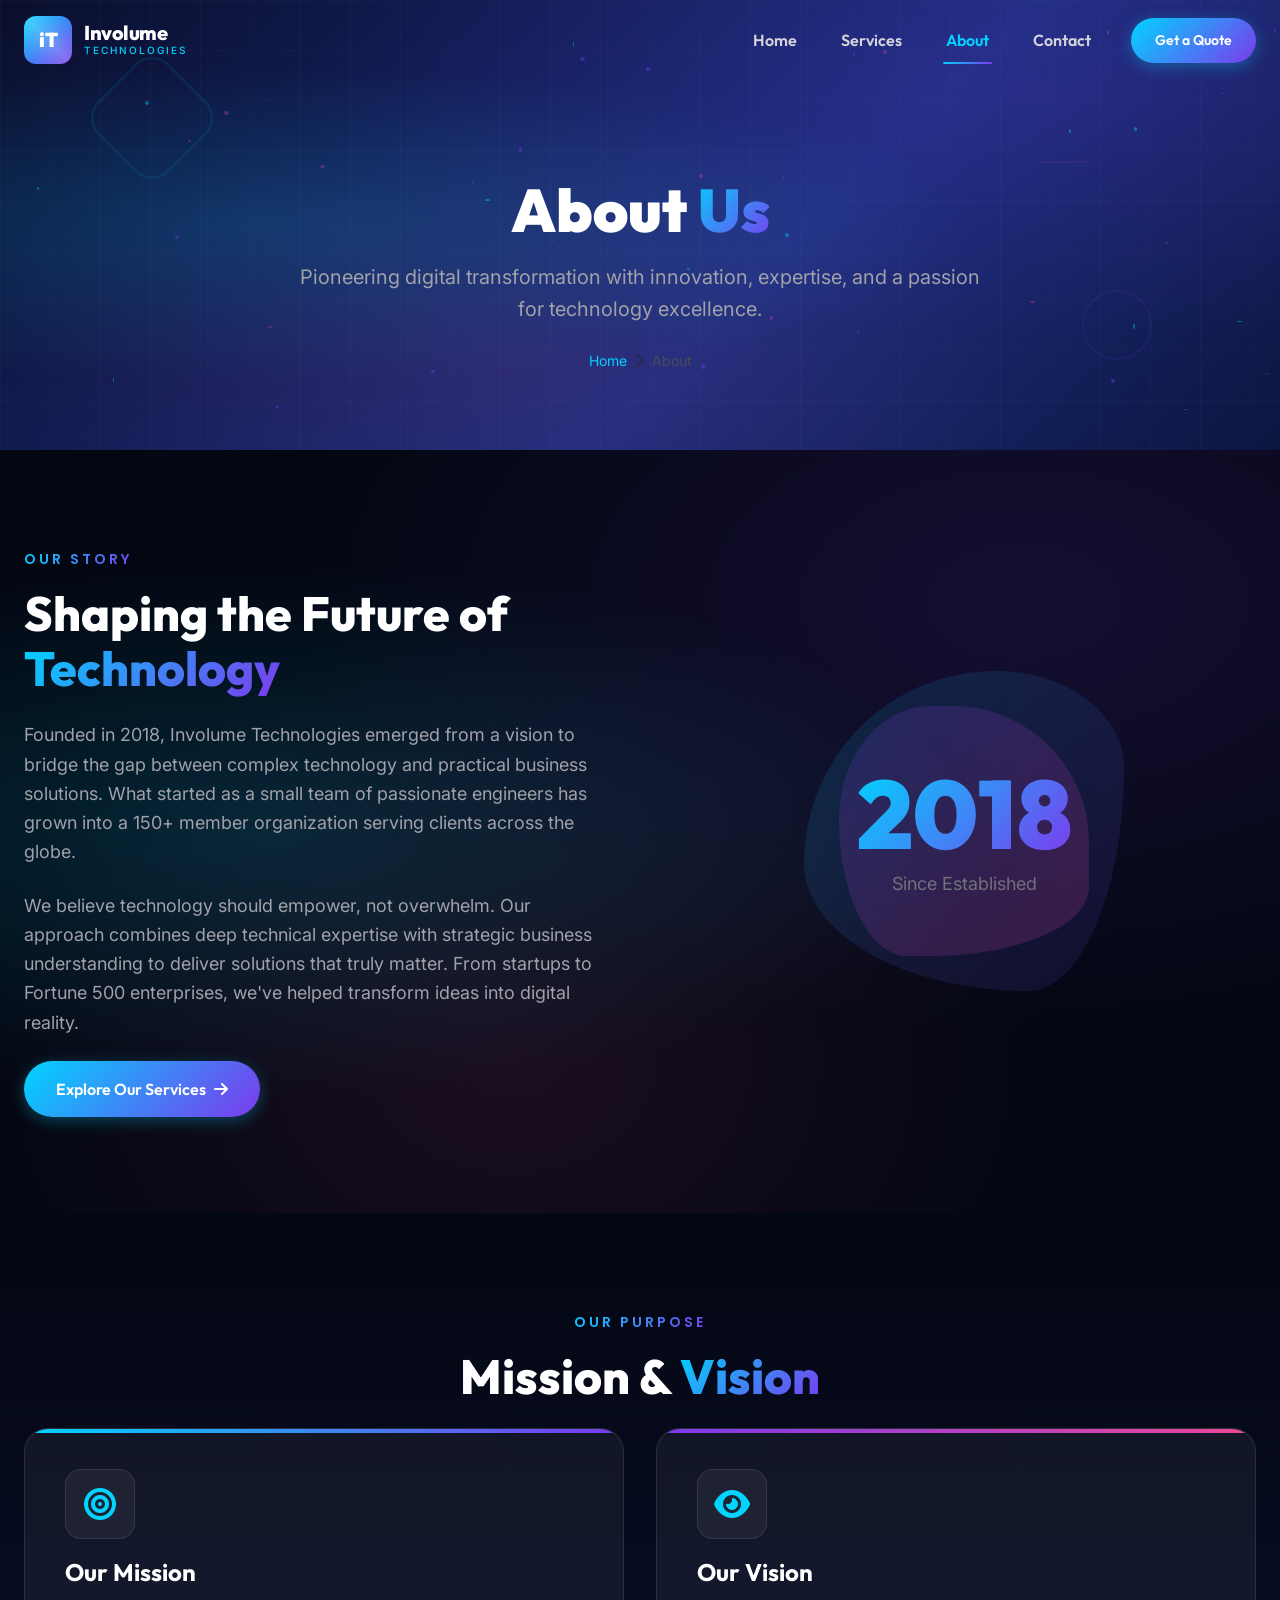
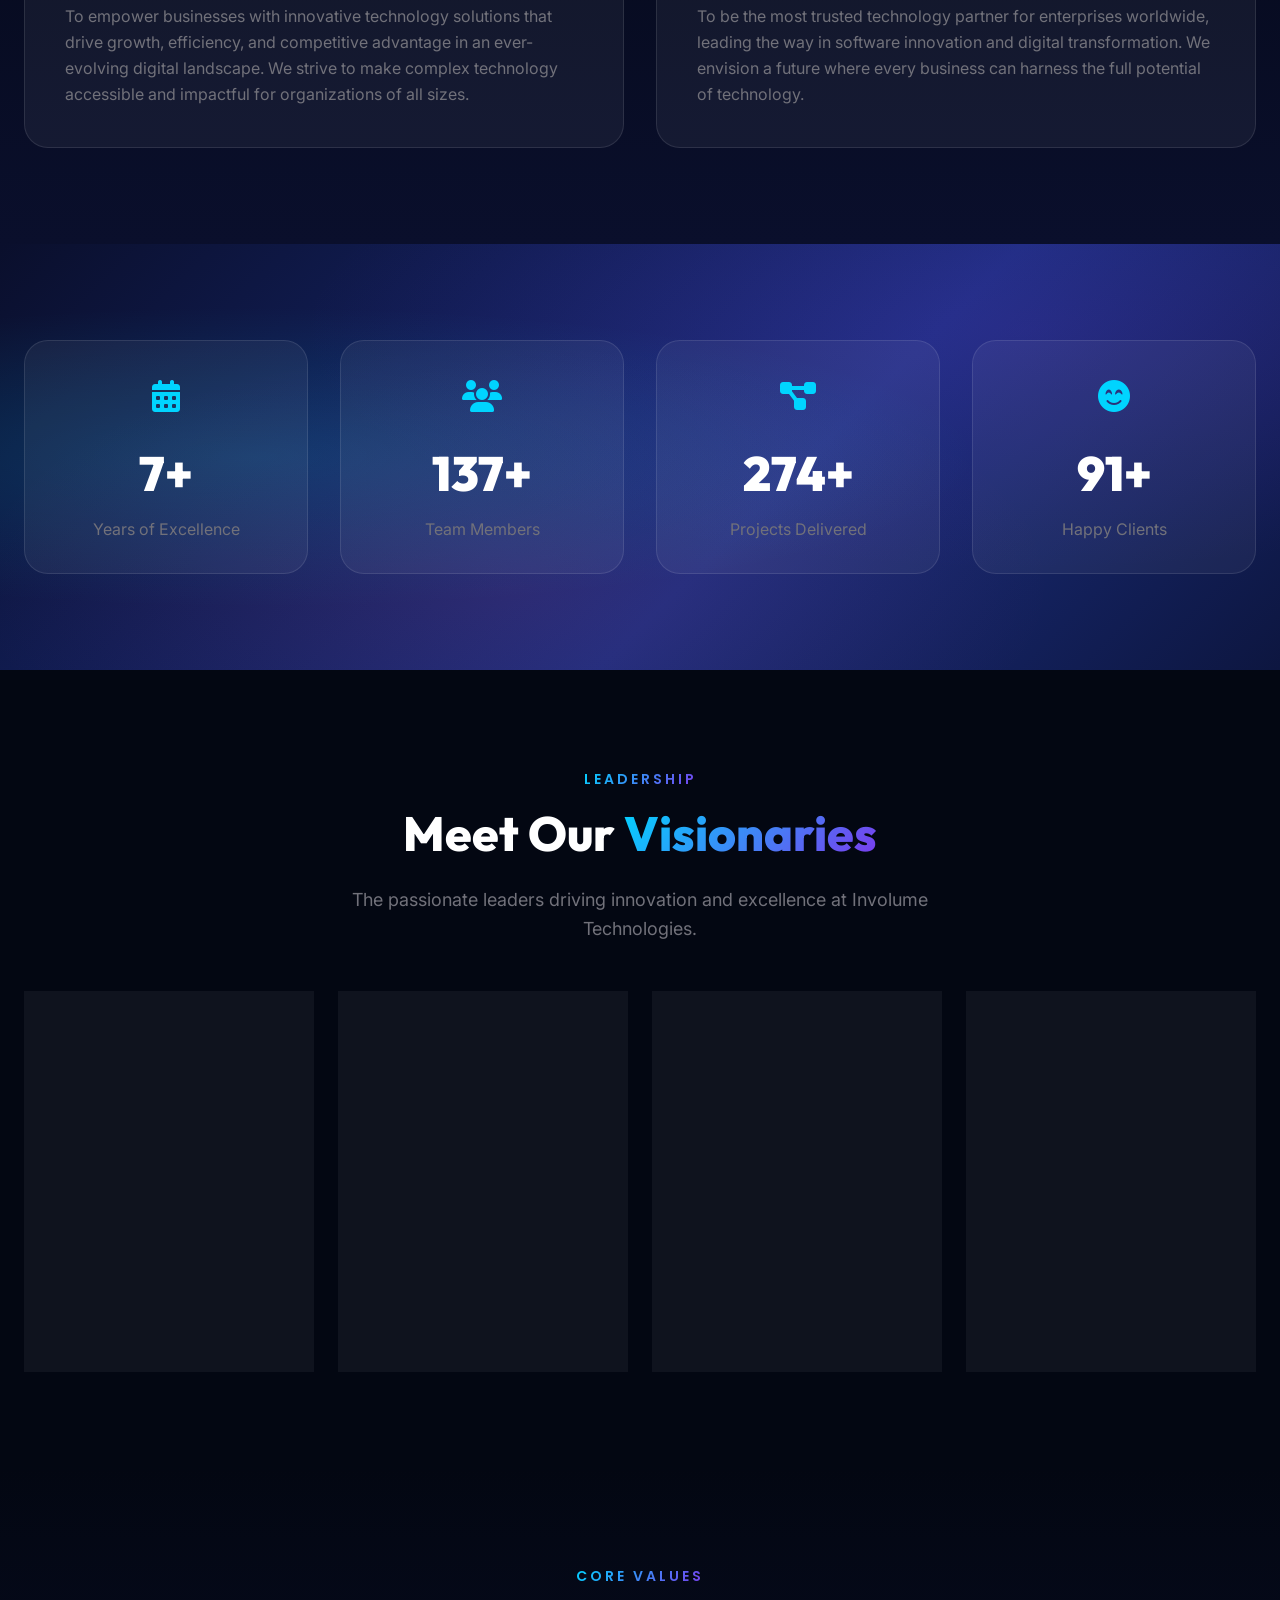
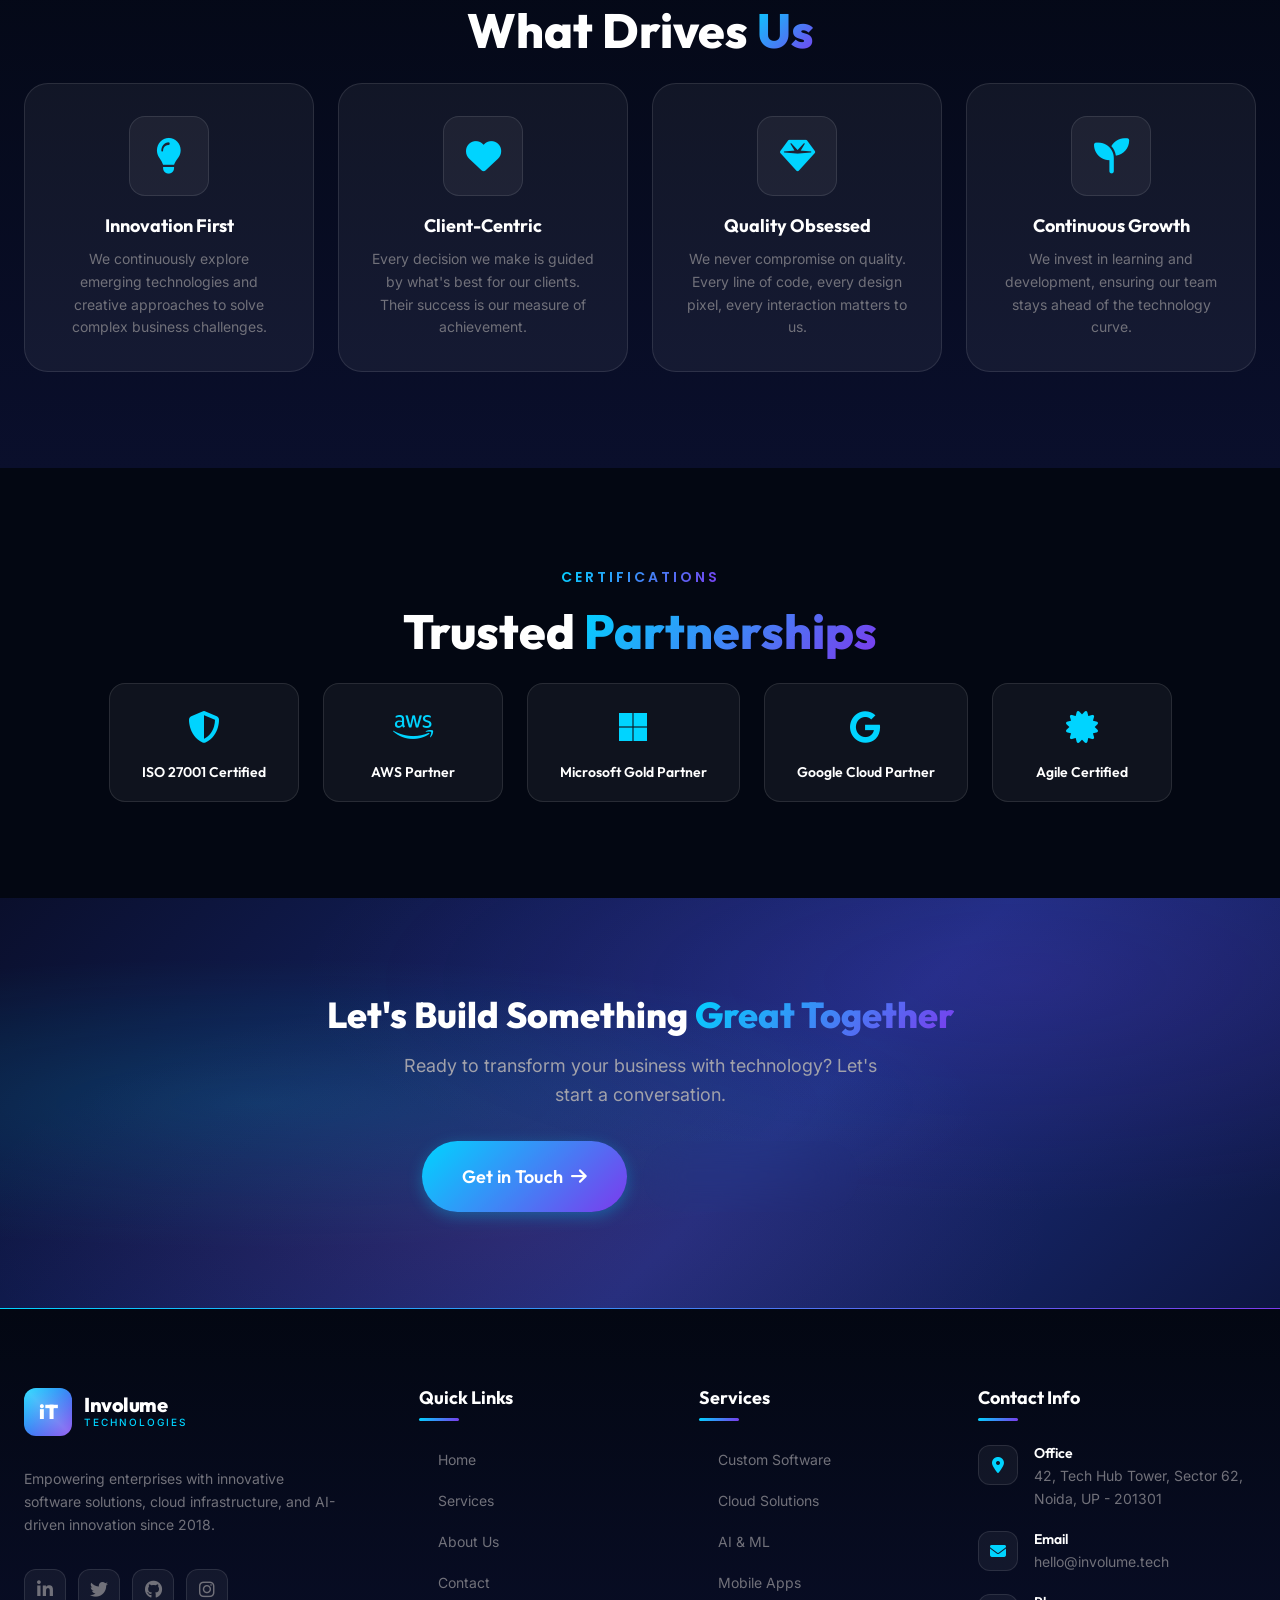
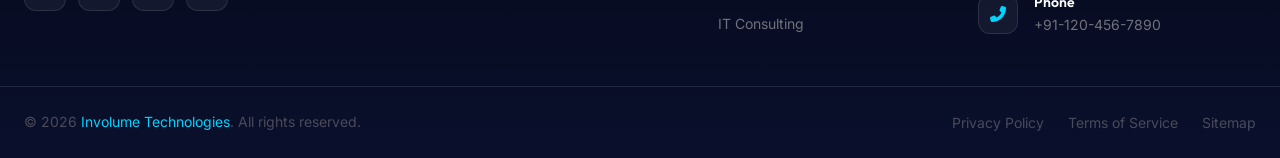
==== commit 8b9152c5: "Update about.html" ====
--- a/about.html
+++ b/about.html
@@ -369,7 +369,7 @@
 
     <button class="back-to-top" id="back-to-top"><i class="fas fa-chevron-up"></i></button>
 
-    <script src="js/main.js"></script>
+    <script src="main.js"></script>
     <script>
         document.addEventListener('DOMContentLoaded', () => {
             initParticles('page-hero-particles', 40);
